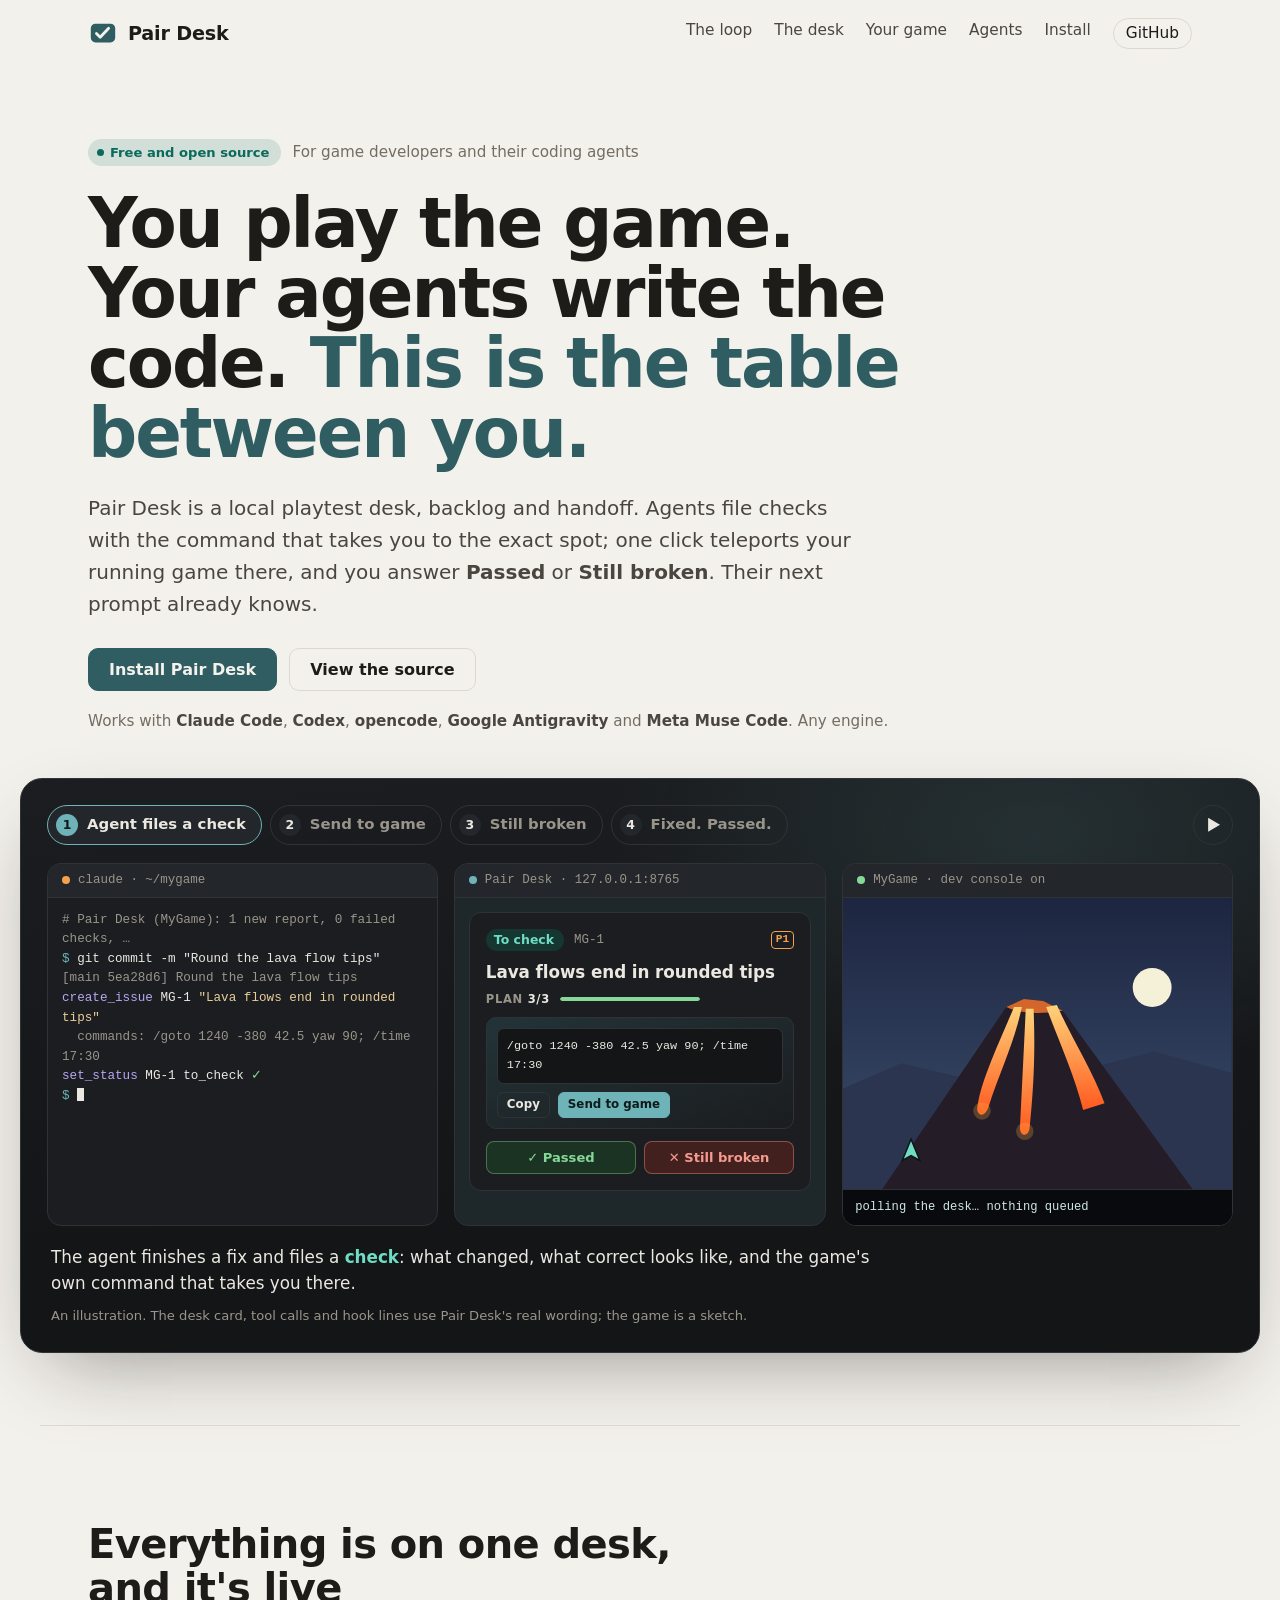
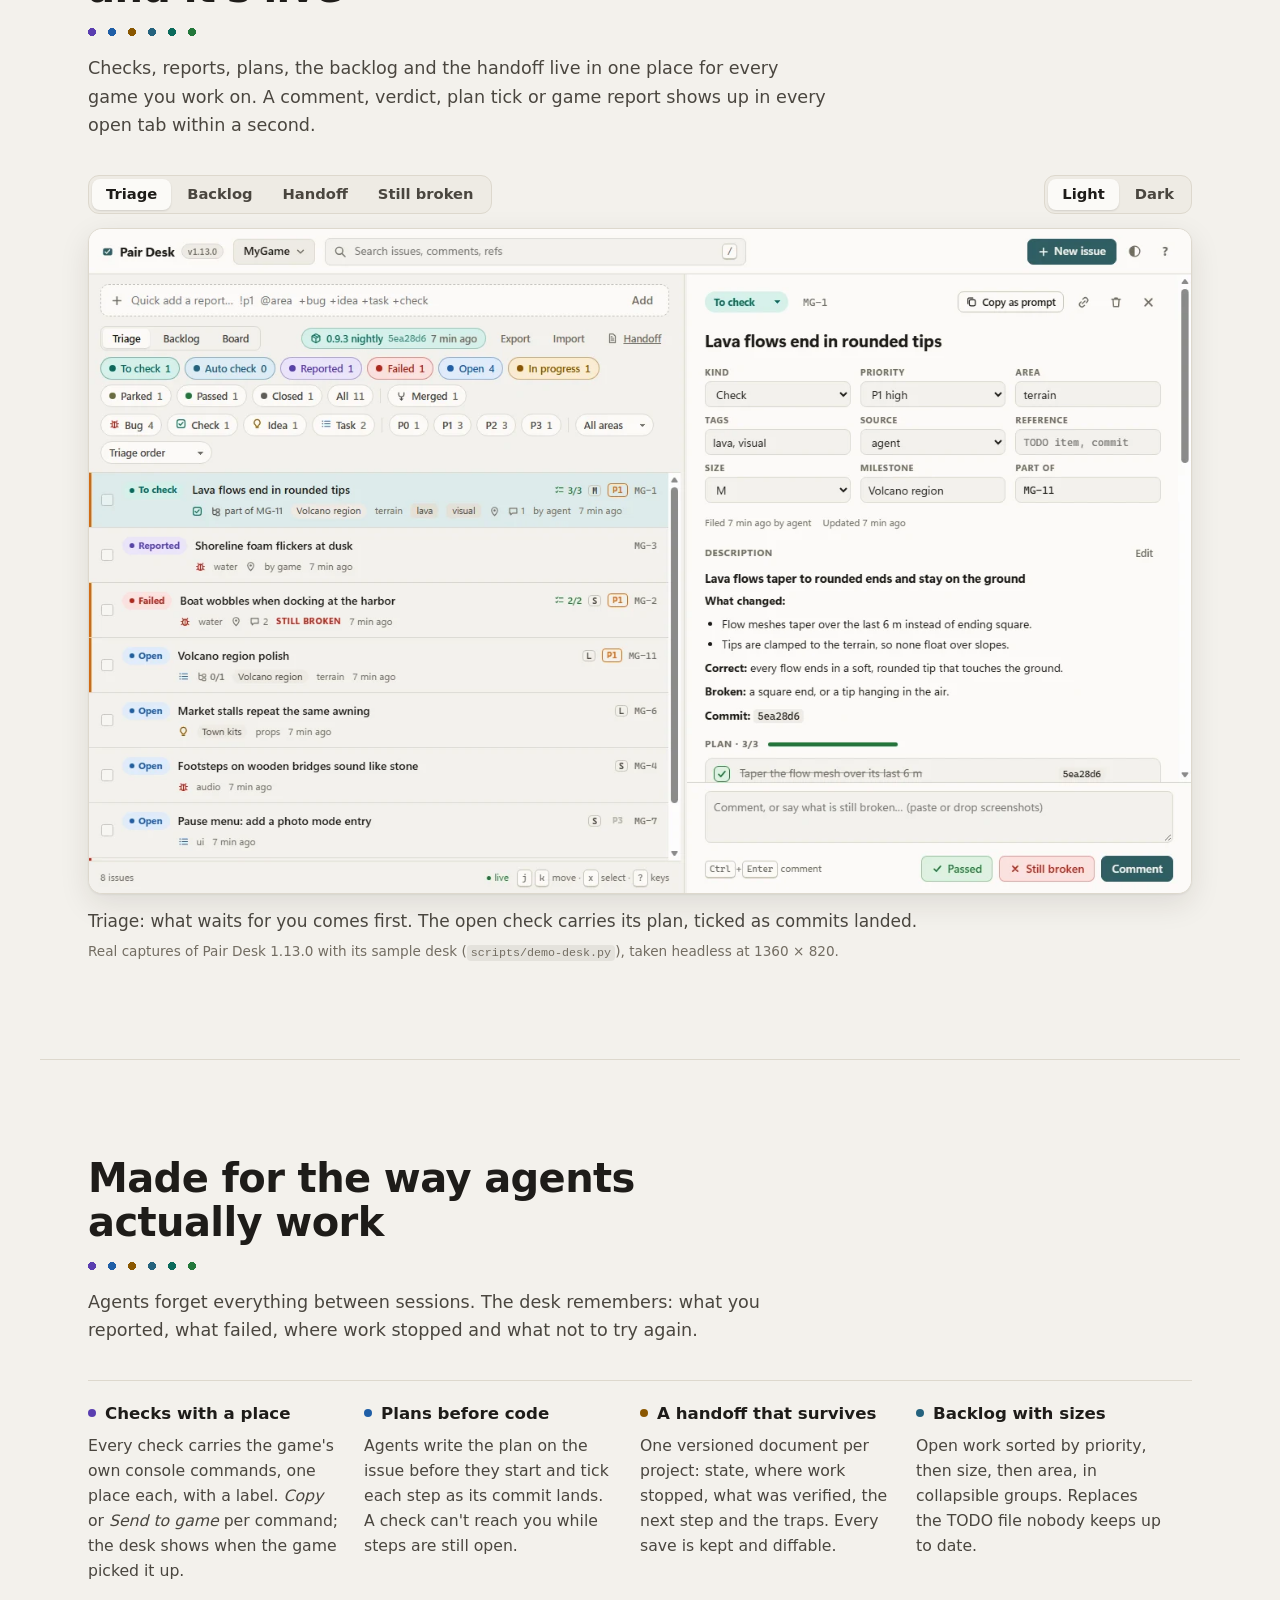
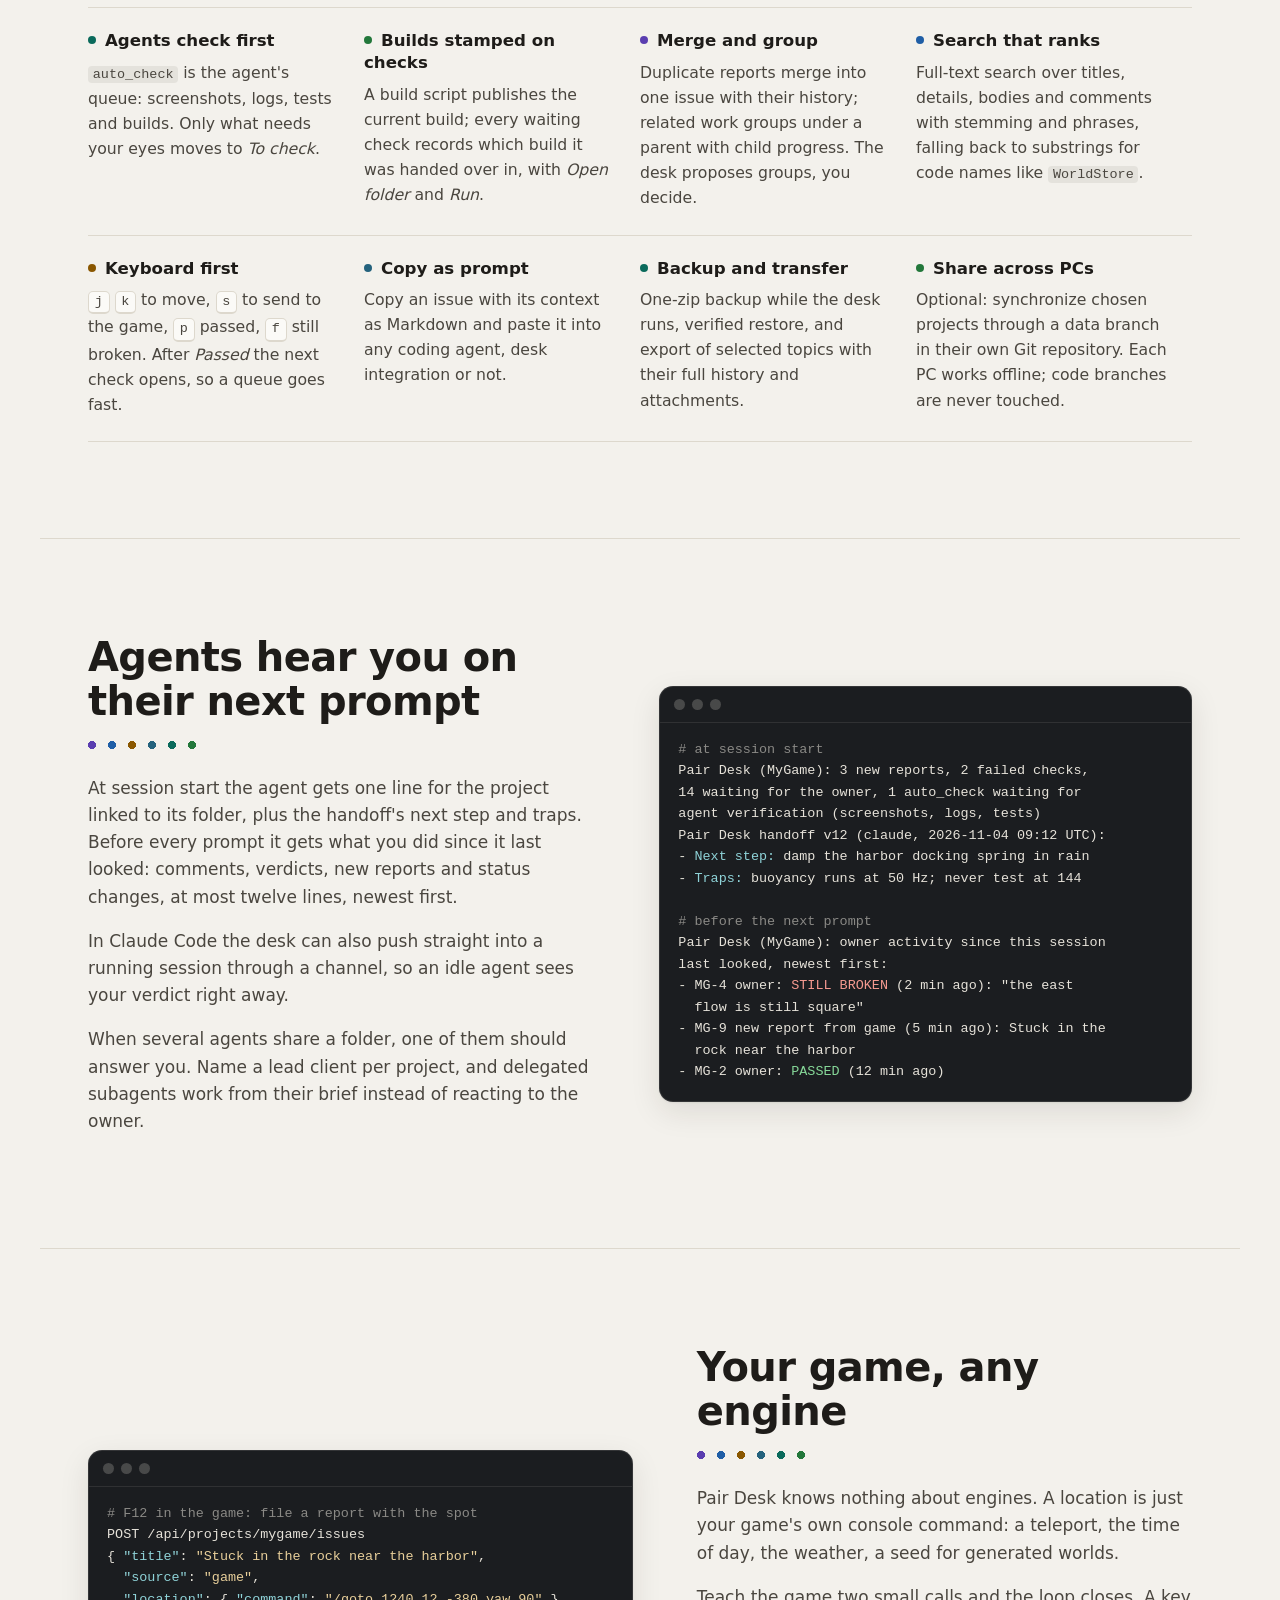
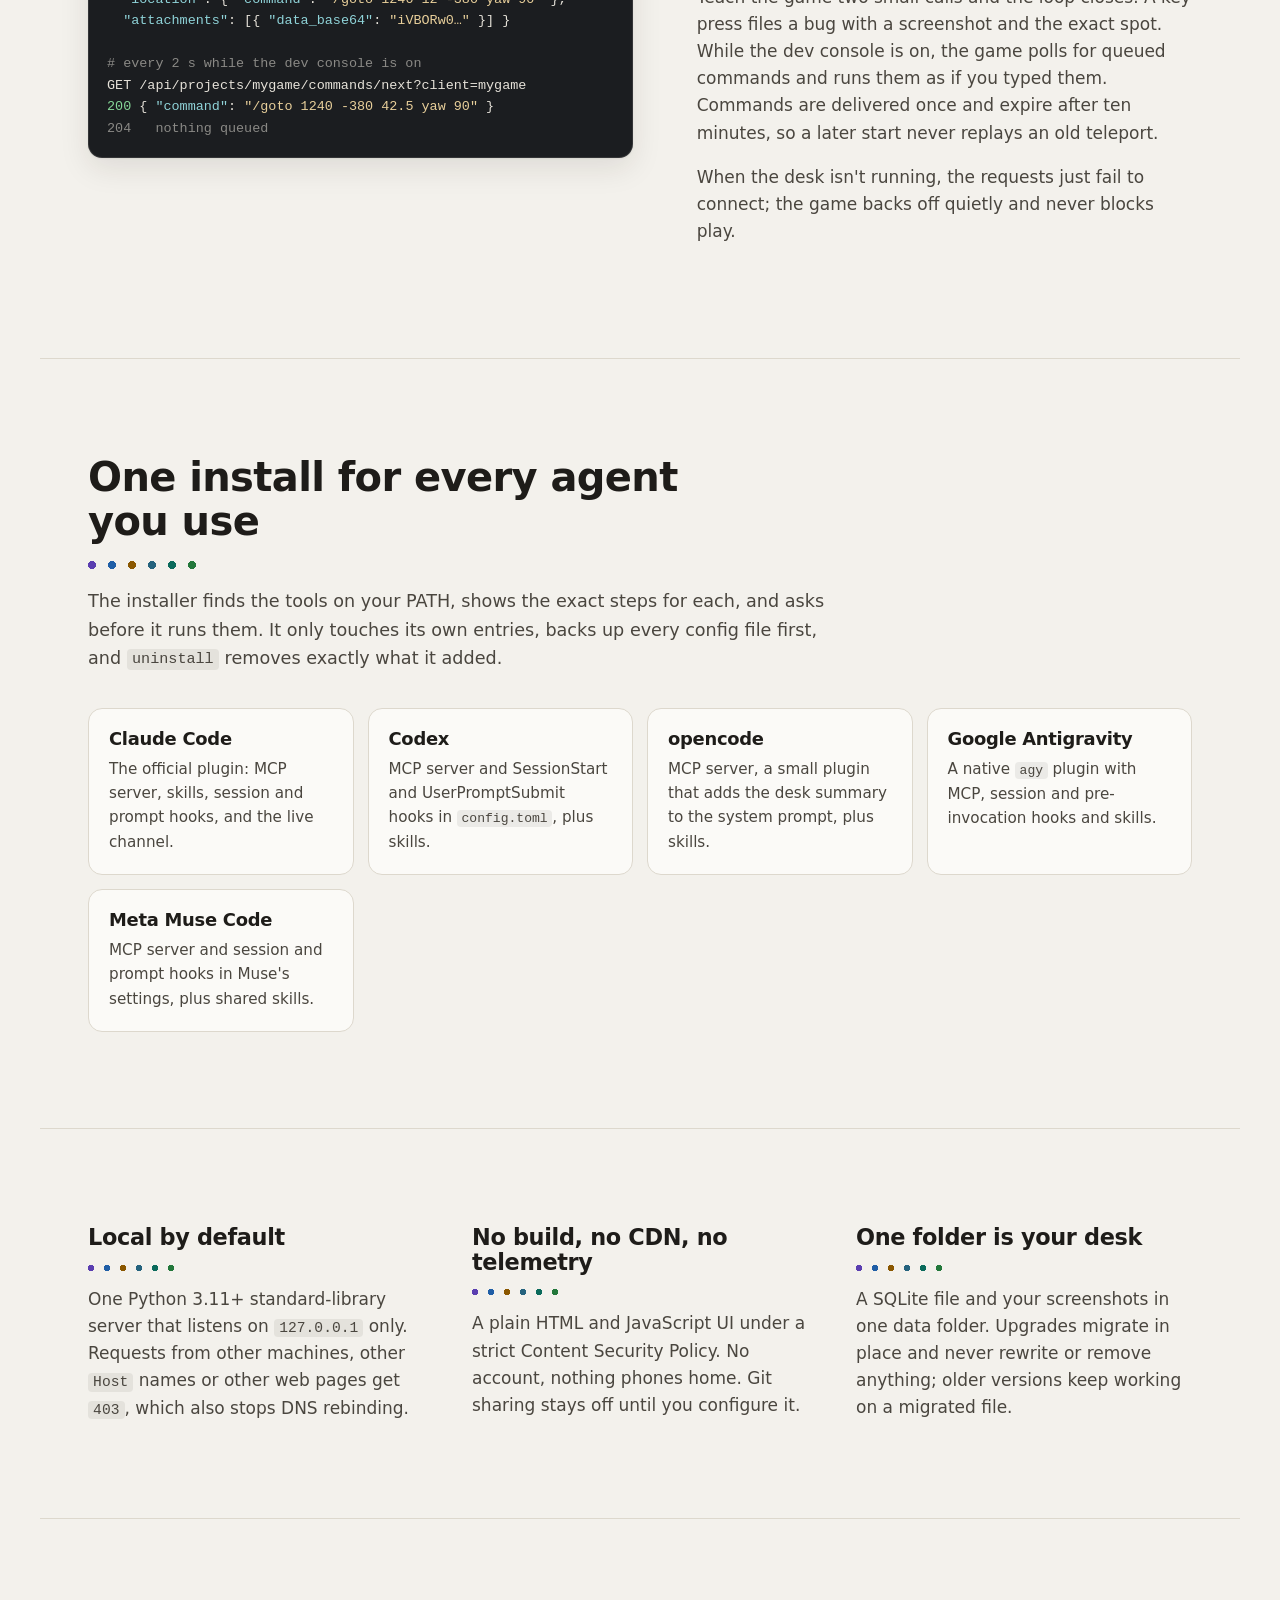
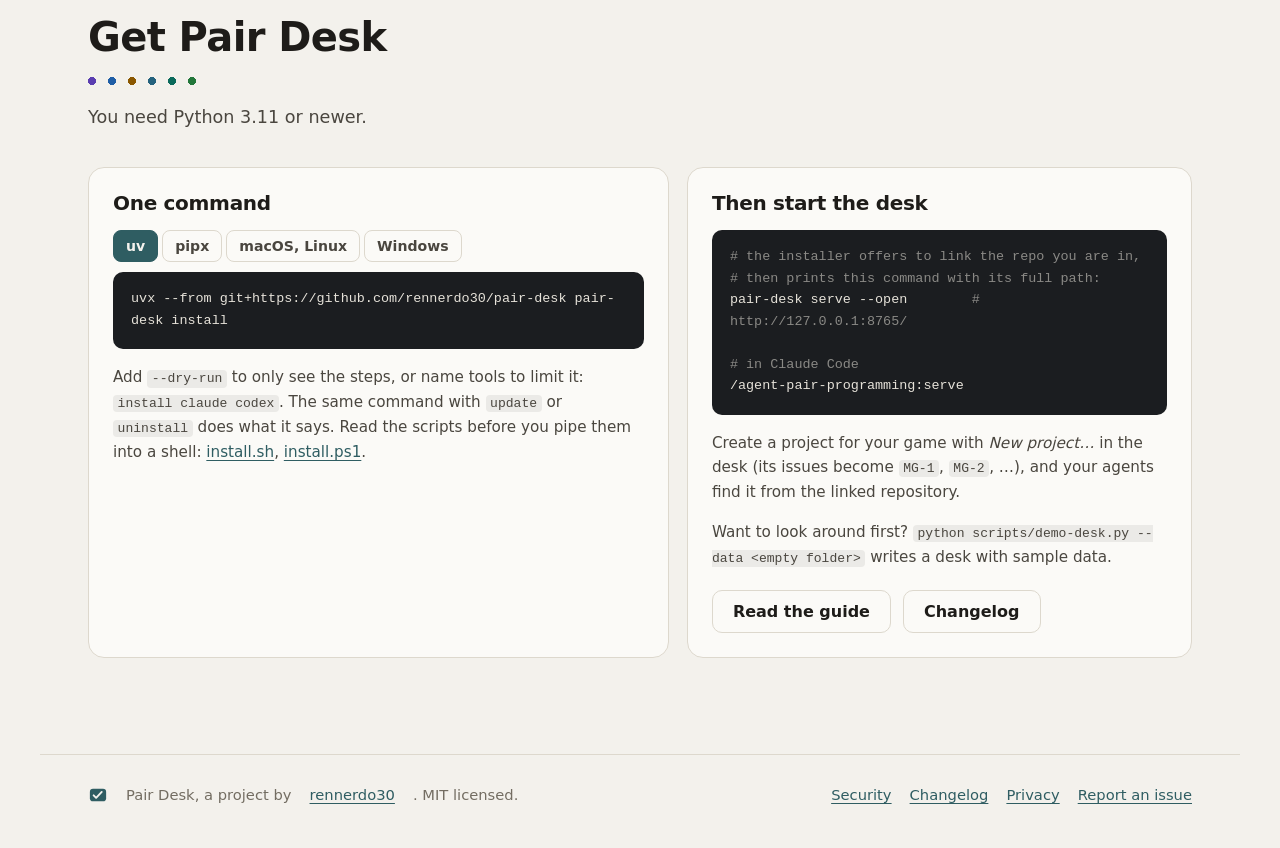
==== website/index.html @ 03a99f3d "Rebuild the README as a front page and add the project website - README: short front page in the sty" ====
<!doctype html>
<html lang="en">
<head>
  <meta charset="utf-8">
  <meta name="viewport" content="width=device-width, initial-scale=1">
  <title>Pair Desk: the playtest desk you share with your coding agents</title>
  <meta name="description" content="Pair Desk is a free, local playtest desk, backlog and handoff for game developers and their coding agents. Agents file checks with the command that takes you to the spot, your game teleports you there, and you answer Passed or Still broken.">
  <meta name="color-scheme" content="light dark">
  <meta name="theme-color" content="#f3f1ec" media="(prefers-color-scheme: light)">
  <meta name="theme-color" content="#141517" media="(prefers-color-scheme: dark)">
  <meta http-equiv="Content-Security-Policy" content="default-src 'self'; img-src 'self'; style-src 'self'; script-src 'self'; connect-src https://api.github.com; base-uri 'none'; form-action 'none'">
  <link rel="canonical" href="https://pair-desk.renner.dev/">
  <link rel="icon" href="assets/pair-desk-icon.svg" type="image/svg+xml">
  <link rel="manifest" href="site.webmanifest">
  <meta property="og:title" content="Pair Desk">
  <meta property="og:description" content="You play the game, your agents write the code. Pair Desk is the table between you.">
  <meta property="og:type" content="website">
  <meta property="og:url" content="https://pair-desk.renner.dev/">
  <meta property="og:image" content="https://pair-desk.renner.dev/assets/shots/triage-light.webp">
  <meta name="twitter:card" content="summary_large_image">
  <link rel="stylesheet" href="style.css">
  <script src="boot.js"></script>
  <script src="site.js" defer></script>
  <script src="releases.js" defer></script>
</head>
<body>
  <a class="skip" href="#main">Skip to content</a>

  <header class="top">
    <a class="brand" href="#top" aria-label="Pair Desk home">
      <img src="assets/pair-desk-icon.svg" width="30" height="30" alt="">
      <span>Pair Desk</span>
    </a>
    <nav aria-label="Sections">
      <a href="#loop">The loop</a>
      <a href="#desk">The desk</a>
      <a href="#game">Your game</a>
      <a href="#agents">Agents</a>
      <a href="#install">Install</a>
      <a class="nav-gh" href="https://github.com/rennerdo30/pair-desk">GitHub</a>
    </nav>
  </header>

  <main id="main">
    <section class="hero" id="top" aria-labelledby="hero-title">
      <div class="hero-copy">
        <p class="kicker"><span class="pill pill-to_check">Free and open source</span> For game developers and their coding agents</p>
        <h1 id="hero-title">You play the game. Your agents write the code. <em>This is the table between you.</em></h1>
        <p class="lede">Pair Desk is a local playtest desk, backlog and handoff. Agents file checks with the command that takes you to the exact spot; one click teleports your running game there, and you answer <strong>Passed</strong> or <strong>Still broken</strong>. Their next prompt already knows.</p>
        <div class="cta">
          <a class="btn btn-primary" href="#install">Install Pair Desk</a>
          <a class="btn btn-ghost" href="https://github.com/rennerdo30/pair-desk">View the source</a>
        </div>
        <p class="works">Works with <b>Claude Code</b>, <b>Codex</b>, <b>opencode</b>, <b>Google Antigravity</b> and <b>Meta Muse Code</b>. Any engine.</p>
      </div>
    </section>

    <section class="loop" id="loop" aria-labelledby="loop-title">
      <h2 id="loop-title" class="sr-only">One check, start to finish</h2>
      <figure class="stage" data-step="1" aria-labelledby="stage-caption">
        <div class="steps" role="group" aria-label="Show the step">
          <button type="button" data-goto="1" aria-pressed="true"><span>1</span> Agent files a check</button>
          <button type="button" data-goto="2" aria-pressed="false"><span>2</span> Send to game</button>
          <button type="button" data-goto="3" aria-pressed="false"><span>3</span> Still broken</button>
          <button type="button" data-goto="4" aria-pressed="false"><span>4</span> Fixed. Passed.</button>
          <button type="button" class="play" data-play aria-pressed="false" aria-label="Play the loop" title="Play the loop"><span aria-hidden="true"></span></button>
        </div>

        <div class="panes">
          <!-- the agent -->
          <section class="pane pane-agent" aria-label="The agent's session">
            <header class="pane-head"><span class="dot"></span>claude · ~/mygame</header>
            <div class="term">
              <p class="ln s1 s2 s3 s4"><span class="c"># Pair Desk (MyGame): 1 new report, 0 failed checks, …</span></p>
              <p class="ln s1 s2 s3 s4"><span class="p">$</span> git commit -m "Round the lava flow tips"</p>
              <p class="ln s1 s2 s3 s4 dim">[main 5ea28d6] Round the lava flow tips</p>
              <p class="ln s1 s2 s3 s4"><span class="t">create_issue</span> MG-1 <span class="s">"Lava flows end in rounded tips"</span></p>
              <p class="ln s1 s2 s3 s4 dim">&nbsp;&nbsp;commands: /goto 1240 -380 42.5 yaw 90; /time 17:30</p>
              <p class="ln s1 s2 s3 s4"><span class="t">set_status</span> MG-1 to_check <span class="ok">✓</span></p>
              <p class="ln s3 s4 hook"><span class="c">Pair Desk (MyGame): owner activity since this session last looked:</span><br>- MG-1 owner: STILL BROKEN (just now): "the east flow is still square"</p>
              <p class="ln s3 s4"><span class="t">set_plan</span> MG-1 4 steps, + "Taper the east flow" <span class="ok">✓</span></p>
              <p class="ln s3 s4"><span class="p">$</span> git commit -m "Taper the east flow as well"</p>
              <p class="ln s3 s4 dim">[main 8c21f0a] Taper the east flow as well</p>
              <p class="ln s4"><span class="t">progress</span> MG-1 step 4 done 8c21f0a <span class="ok">✓</span></p>
              <p class="ln s4"><span class="t">set_status</span> MG-1 to_check <span class="ok">✓</span></p>
              <p class="ln s4"><span class="t">set_status</span> MG-1 passed <span class="no">refused: only the owner gives that verdict</span></p>
              <p class="ln caret s1 s2 s3 s4"><span class="p">$</span> <i></i></p>
            </div>
          </section>

          <!-- the desk -->
          <section class="pane pane-desk" aria-label="The check on Pair Desk">
            <header class="pane-head"><span class="dot"></span>Pair Desk · 127.0.0.1:8765</header>
            <div class="card">
              <div class="card-top">
                <span class="status st-to_check s-show1 s-show2">To check</span>
                <span class="status st-failed s-show3">Failed</span>
                <span class="status st-passed s-show4">Passed</span>
                <span class="id">MG-1</span>
                <span class="prio">P1</span>
              </div>
              <h3 class="card-title">Lava flows end in rounded tips</h3>
              <div class="plan">
                <span class="plan-label">Plan <b class="s-show1 s-show2">3/3</b><b class="s-show3">3/4</b><b class="s-show4">4/4</b></span>
                <span class="bar"><i></i></span>
              </div>
              <div class="where">
                <code>/goto 1240 -380 42.5 yaw 90; /time 17:30</code>
                <div class="where-actions">
                  <span class="mini">Copy</span>
                  <span class="mini mini-send" data-press="2 4">Send to game</span>
                  <span class="picked s-show2 s-show4">Picked up by <b>mygame</b> · just now</span>
                </div>
              </div>
              <div class="note s-show3">
                <span class="who">owner</span> <span class="verdict">STILL BROKEN</span>
                <p>the east flow is still square</p>
                <span class="thumb" aria-hidden="true"><i></i></span>
              </div>
              <div class="note note-pass s-show4">
                <span class="who">owner</span> <span class="verdict verdict-ok">PASSED</span>
                <p>all three are round now</p>
              </div>
              <div class="verdicts">
                <span class="v v-pass" data-press="4">✓ Passed</span>
                <span class="v v-fail" data-press="3">✕ Still broken</span>
              </div>
            </div>
          </section>

          <!-- the game -->
          <section class="pane pane-game" aria-label="Your game">
            <header class="pane-head"><span class="dot"></span>MyGame · dev console on</header>
            <div class="game">
              <svg class="world" viewBox="0 0 400 300" preserveAspectRatio="xMidYMid slice" role="img" aria-label="A sketch of a volcano at dusk with lava flows running down its slope">
                <defs>
                  <linearGradient id="sky" x1="0" y1="0" x2="0" y2="1">
                    <stop offset="0" class="sky-a"/>
                    <stop offset="1" class="sky-b"/>
                  </linearGradient>
                  <linearGradient id="lava" x1="0" y1="0" x2="0" y2="1">
                    <stop offset="0" stop-color="#ffd27a"/>
                    <stop offset="1" stop-color="#ff5a1f"/>
                  </linearGradient>
                </defs>
                <rect class="sky" width="400" height="300" fill="url(#sky)"/>
                <circle class="sun" cx="318" cy="92" r="20"/>
                <path class="ridge-far" d="M0 196 L60 170 L120 184 L190 150 L250 176 L320 158 L400 180 L400 300 L0 300 Z"/>
                <path class="volcano" d="M40 300 L168 112 L186 104 L206 106 L226 116 L360 300 Z"/>
                <path class="crater" d="M168 112 Q187 122 226 116 L206 106 L186 104 Z"/>
                <g class="flows" fill="url(#lava)">
                  <path d="M184 112 C176 150 160 182 150 214 C147 224 140 226 138 218 C140 192 160 150 176 112 Z"/>
                  <path d="M196 114 C198 160 196 196 192 236 C191 246 182 246 182 236 C184 196 186 156 188 114 Z"/>
                  <path class="tip-square" d="M209 112 C223 150 238 182 247 218 L269 211 C256 176 234 142 220 110 Z"/>
                  <path class="tip-round" d="M209 112 C223 150 238 182 247 216 C251 232 273 226 269 211 C256 176 234 142 220 110 Z"/>
                </g>
                <g class="glow" aria-hidden="true">
                  <circle cx="143" cy="219" r="9"/><circle cx="187" cy="240" r="9"/><circle class="glow-east" cx="259" cy="222" r="9"/>
                </g>
                <circle class="mark" cx="258" cy="214" r="18"/>
                <g class="player">
                  <path d="M0 -14 L9 8 L0 3 L-9 8 Z"/>
                </g>
              </svg>
              <div class="console">
                <p class="s1 s3">polling the desk… nothing queued</p>
                <p class="s2 s4"><span class="p">&gt;</span> /goto 1240 -380 42.5 yaw 90; /time 17:30</p>
              </div>
              <span class="flash" aria-hidden="true"></span>
            </div>
          </section>
        </div>

        <figcaption id="stage-caption">
          <span class="cap s-show1">The agent finishes a fix and files a <b>check</b>: what changed, what correct looks like, and the game's own command that takes you there.</span>
          <span class="cap s-show2">You press <b>Send to game</b>. The game polls the desk, runs the command, and you are standing at the flow at 17:30.</span>
          <span class="cap s-show3">The east flow still ends square. You answer <b>Still broken</b> and paste a screenshot. The agent's next prompt starts with that line.</span>
          <span class="cap s-show4">The fix lands, the plan step is ticked, the check goes back to you. Agents can't mark anything passed. <b>Only you can.</b></span>
        </figcaption>
        <p class="stage-note">An illustration. The desk card, tool calls and hook lines use Pair Desk's real wording; the game is a sketch.</p>
      </figure>
    </section>

    <section class="band" id="desk" aria-labelledby="desk-title">
      <div class="band-head">
        <h2 id="desk-title">Everything is on one desk, and it's live</h2>
        <p class="intro">Checks, reports, plans, the backlog and the handoff live in one place for every game you work on. A comment, verdict, plan tick or game report shows up in every open tab within a second.</p>
      </div>
      <figure class="viewer">
        <div class="viewer-bar">
          <div class="views" role="group" aria-label="Show the desk's">
            <button type="button" data-view="triage" aria-pressed="true">Triage</button>
            <button type="button" data-view="backlog" aria-pressed="false">Backlog</button>
            <button type="button" data-view="handoff" aria-pressed="false">Handoff</button>
            <button type="button" data-view="failed" aria-pressed="false">Still broken</button>
          </div>
          <div class="themes" role="group" aria-label="Desk theme">
            <button type="button" data-theme="light" aria-pressed="false">Light</button>
            <button type="button" data-theme="dark" aria-pressed="false">Dark</button>
          </div>
        </div>
        <div class="window">
          <picture>
            <source media="(prefers-color-scheme: dark)" srcset="assets/shots/triage-dark.webp">
            <img data-shot src="assets/shots/triage-light.webp" width="1360" height="820" alt="The triage list with a check waiting for the owner; the open check shows its fields, description and a finished plan.">
          </picture>
        </div>
        <figcaption id="viewer-caption">Triage: what waits for you comes first. The open check carries its plan, ticked as commits landed.</figcaption>
      </figure>
      <p class="shot-note">Real captures of Pair Desk 1.13.0 with its sample desk (<code>scripts/demo-desk.py</code>), taken headless at 1360 × 820.</p>
    </section>

    <section class="band" id="features" aria-labelledby="features-title">
      <div class="band-head">
        <h2 id="features-title">Made for the way agents actually work</h2>
        <p class="intro">Agents forget everything between sessions. The desk remembers: what you reported, what failed, where work stopped and what not to try again.</p>
      </div>
      <dl class="spec">
        <div><dt>Checks with a place</dt><dd>Every check carries the game's own console commands, one place each, with a label. <em>Copy</em> or <em>Send to game</em> per command; the desk shows when the game picked it up.</dd></div>
        <div><dt>Plans before code</dt><dd>Agents write the plan on the issue before they start and tick each step as its commit lands. A check can't reach you while steps are still open.</dd></div>
        <div><dt>A handoff that survives</dt><dd>One versioned document per project: state, where work stopped, what was verified, the next step and the traps. Every save is kept and diffable.</dd></div>
        <div><dt>Backlog with sizes</dt><dd>Open work sorted by priority, then size, then area, in collapsible groups. Replaces the TODO file nobody keeps up to date.</dd></div>
        <div><dt>Agents check first</dt><dd><code>auto_check</code> is the agent's queue: screenshots, logs, tests and builds. Only what needs your eyes moves to <em>To check</em>.</dd></div>
        <div><dt>Builds stamped on checks</dt><dd>A build script publishes the current build; every waiting check records which build it was handed over in, with <em>Open folder</em> and <em>Run</em>.</dd></div>
        <div><dt>Merge and group</dt><dd>Duplicate reports merge into one issue with their history; related work groups under a parent with child progress. The desk proposes groups, you decide.</dd></div>
        <div><dt>Search that ranks</dt><dd>Full-text search over titles, details, bodies and comments with stemming and phrases, falling back to substrings for code names like <code>WorldStore</code>.</dd></div>
        <div><dt>Keyboard first</dt><dd><kbd>j</kbd> <kbd>k</kbd> to move, <kbd>s</kbd> to send to the game, <kbd>p</kbd> passed, <kbd>f</kbd> still broken. After <em>Passed</em> the next check opens, so a queue goes fast.</dd></div>
        <div><dt>Copy as prompt</dt><dd>Copy an issue with its context as Markdown and paste it into any coding agent, desk integration or not.</dd></div>
        <div><dt>Backup and transfer</dt><dd>One-zip backup while the desk runs, verified restore, and export of selected topics with their full history and attachments.</dd></div>
        <div><dt>Share across PCs</dt><dd>Optional: synchronize chosen projects through a data branch in their own Git repository. Each PC works offline; code branches are never touched.</dd></div>
      </dl>
    </section>

    <section class="band" id="hooks" aria-labelledby="hooks-title">
      <div class="split">
        <div class="prose">
          <h2 id="hooks-title">Agents hear you on their next prompt</h2>
          <p>At session start the agent gets one line for the project linked to its folder, plus the handoff's next step and traps. Before every prompt it gets what you did since it last looked: comments, verdicts, new reports and status changes, at most twelve lines, newest first.</p>
          <p>In Claude Code the desk can also push straight into a running session through a channel, so an idle agent sees your verdict right away.</p>
          <p>When several agents share a folder, one of them should answer you. Name a lead client per project, and delegated subagents work from their brief instead of reacting to the owner.</p>
        </div>
        <div class="term-card" role="group" aria-label="What the agent sees">
          <div class="term-bar" aria-hidden="true"><span></span><span></span><span></span></div>
<pre><code><span class="c"># at session start</span>
Pair Desk (MyGame): 3 new reports, 2 failed checks,
14 waiting for the owner, 1 auto_check waiting for
agent verification (screenshots, logs, tests)
Pair Desk handoff v12 (claude, 2026-11-04 09:12 UTC):
- <span class="k">Next step:</span> damp the harbor docking spring in rain
- <span class="k">Traps:</span> buoyancy runs at 50 Hz; never test at 144

<span class="c"># before the next prompt</span>
Pair Desk (MyGame): owner activity since this session
last looked, newest first:
- MG-4 owner: <span class="bad">STILL BROKEN</span> (2 min ago): "the east
  flow is still square"
- MG-9 new report from game (5 min ago): Stuck in the
  rock near the harbor
- MG-2 owner: <span class="good">PASSED</span> (12 min ago)</code></pre>
        </div>
      </div>
    </section>

    <section class="band" id="game" aria-labelledby="game-title">
      <div class="split split-rev">
        <div class="term-card" role="group" aria-label="The game integration">
          <div class="term-bar" aria-hidden="true"><span></span><span></span><span></span></div>
<pre><code><span class="c"># F12 in the game: file a report with the spot</span>
POST /api/projects/mygame/issues
{ <span class="k">"title"</span>: <span class="s">"Stuck in the rock near the harbor"</span>,
  <span class="k">"source"</span>: <span class="s">"game"</span>,
  <span class="k">"location"</span>: { <span class="k">"command"</span>: <span class="s">"/goto 1240 12 -380 yaw 90"</span> },
  <span class="k">"attachments"</span>: [{ <span class="k">"data_base64"</span>: <span class="s">"iVBORw0…"</span> }] }

<span class="c"># every 2 s while the dev console is on</span>
GET /api/projects/mygame/commands/next?client=mygame
<span class="good">200</span> { <span class="k">"command"</span>: <span class="s">"/goto 1240 -380 42.5 yaw 90"</span> }
<span class="dim">204   nothing queued</span></code></pre>
        </div>
        <div class="prose">
          <h2 id="game-title">Your game, any engine</h2>
          <p>Pair Desk knows nothing about engines. A location is just your game's own console command: a teleport, the time of day, the weather, a seed for generated worlds.</p>
          <p>Teach the game two small calls and the loop closes. A key press files a bug with a screenshot and the exact spot. While the dev console is on, the game polls for queued commands and runs them as if you typed them. Commands are delivered once and expire after ten minutes, so a later start never replays an old teleport.</p>
          <p>When the desk isn't running, the requests just fail to connect; the game backs off quietly and never blocks play.</p>
        </div>
      </div>
    </section>

    <section class="band" id="agents" aria-labelledby="agents-title">
      <div class="band-head">
        <h2 id="agents-title">One install for every agent you use</h2>
        <p class="intro">The installer finds the tools on your PATH, shows the exact steps for each, and asks before it runs them. It only touches its own entries, backs up every config file first, and <code>uninstall</code> removes exactly what it added.</p>
      </div>
      <ul class="agents">
        <li><h3>Claude Code</h3><p>The official plugin: MCP server, skills, session and prompt hooks, and the live channel.</p></li>
        <li><h3>Codex</h3><p>MCP server and SessionStart and UserPromptSubmit hooks in <code>config.toml</code>, plus skills.</p></li>
        <li><h3>opencode</h3><p>MCP server, a small plugin that adds the desk summary to the system prompt, plus skills.</p></li>
        <li><h3>Google Antigravity</h3><p>A native <code>agy</code> plugin with MCP, session and pre-invocation hooks and skills.</p></li>
        <li><h3>Meta Muse Code</h3><p>MCP server and session and prompt hooks in Muse's settings, plus shared skills.</p></li>
      </ul>
    </section>

    <section class="band trio" aria-label="Local, private and yours">
      <article>
        <h2>Local by default</h2>
        <p>One Python 3.11+ standard-library server that listens on <code>127.0.0.1</code> only. Requests from other machines, other <code>Host</code> names or other web pages get <code>403</code>, which also stops DNS rebinding.</p>
      </article>
      <article>
        <h2>No build, no CDN, no telemetry</h2>
        <p>A plain HTML and JavaScript UI under a strict Content Security Policy. No account, nothing phones home. Git sharing stays off until you configure it.</p>
      </article>
      <article>
        <h2>One folder is your desk</h2>
        <p>A SQLite file and your screenshots in one data folder. Upgrades migrate in place and never rewrite or remove anything; older versions keep working on a migrated file.</p>
      </article>
    </section>

    <section class="band install" id="install" aria-labelledby="install-title">
      <div class="band-head">
        <h2 id="install-title">Get Pair Desk</h2>
        <p class="intro">You need Python 3.11 or newer. <span data-release="latest" data-field="found" hidden>The newest release is <strong data-release="latest" data-field="version"></strong>, from <span data-release="latest" data-field="date"></span>.</span></p>
      </div>
      <div class="dl-grid">
        <div class="dl">
          <h3>One command</h3>
          <div class="tabs" role="tablist" aria-label="Install with">
            <button type="button" role="tab" id="t-uvx" aria-controls="p-uvx" aria-selected="true">uv</button>
            <button type="button" role="tab" id="t-pipx" aria-controls="p-pipx" aria-selected="false" tabindex="-1">pipx</button>
            <button type="button" role="tab" id="t-sh" aria-controls="p-sh" aria-selected="false" tabindex="-1">macOS, Linux</button>
            <button type="button" role="tab" id="t-ps" aria-controls="p-ps" aria-selected="false" tabindex="-1">Windows</button>
          </div>
          <div class="tab-panels">
<pre role="tabpanel" id="p-uvx" aria-labelledby="t-uvx"><code>uvx --from git+https://github.com/rennerdo30/pair-desk pair-desk install</code></pre>
<pre role="tabpanel" id="p-pipx" aria-labelledby="t-pipx"><code>pipx run --spec git+https://github.com/rennerdo30/pair-desk pair-desk install</code></pre>
<pre role="tabpanel" id="p-sh" aria-labelledby="t-sh"><code>curl -fsSL https://raw.githubusercontent.com/rennerdo30/pair-desk/main/install.sh | sh</code></pre>
<pre role="tabpanel" id="p-ps" aria-labelledby="t-ps"><code>irm https://raw.githubusercontent.com/rennerdo30/pair-desk/main/install.ps1 | iex</code></pre>
          </div>
          <p class="dl-sub">Add <code>--dry-run</code> to only see the steps, or name tools to limit it: <code>install claude codex</code>. The same command with <code>update</code> or <code>uninstall</code> does what it says. Read the scripts before you pipe them into a shell: <a href="https://github.com/rennerdo30/pair-desk/blob/main/install.sh">install.sh</a>, <a href="https://github.com/rennerdo30/pair-desk/blob/main/install.ps1">install.ps1</a>.</p>
        </div>
        <div class="dl">
          <h3>Then start the desk</h3>
<pre><code><span class="c"># the installer offers to link the repo you are in,</span>
<span class="c"># then prints this command with its full path:</span>
pair-desk serve --open        <span class="c"># http://127.0.0.1:8765/</span>

<span class="c"># in Claude Code</span>
/agent-pair-programming:serve</code></pre>
          <p class="dl-sub">Create a project for your game with <em>New project…</em> in the desk (its issues become <code>MG-1</code>, <code>MG-2</code>, …), and your agents find it from the linked repository.</p>
          <p class="dl-sub">Want to look around first? <code>python scripts/demo-desk.py --data &lt;empty folder&gt;</code> writes a desk with sample data.</p>
          <p class="cta"><a class="btn" href="https://github.com/rennerdo30/pair-desk#readme">Read the guide</a> <a class="btn" href="https://github.com/rennerdo30/pair-desk/blob/main/CHANGELOG.md">Changelog</a></p>
        </div>
      </div>
    </section>
  </main>

  <footer class="foot">
    <p><img src="assets/pair-desk-icon.svg" width="20" height="20" alt=""> Pair Desk, a project by <a href="https://github.com/rennerdo30">rennerdo30</a>. MIT licensed.</p>
    <p><a href="https://github.com/rennerdo30/pair-desk/blob/main/SECURITY.md">Security</a> <a href="https://github.com/rennerdo30/pair-desk/blob/main/CHANGELOG.md">Changelog</a> <a href="privacy.html">Privacy</a> <a href="https://github.com/rennerdo30/pair-desk/issues">Report an issue</a></p>
  </footer>
</body>
</html>
---- website/style.css ----
/* Pair Desk homepage.
   Concept: the desk itself. The page is the app's warm paper (graphite in dark mode) with its one
   deep-teal accent; the loop in the hero is a dark desktop with three panes side by side: the
   agent's session, the check on the desk, and the game. Pair Desk's status colours are the
   recurring mark: the row of status dots under every section heading follows the life of a check.
   Tokens mirror web/app.css. No external fonts or requests. */

:root {
  --page: #f3f1ec;
  --surface: #fbfaf7;
  --surface-2: #eeebe4;
  --ink: #1e1c19;
  --ink-2: #4a463f;
  --muted: #736d62;
  --line: #ddd8cd;
  --accent: #2f5d62;
  --accent-hover: #264e52;
  --accent-ink: #f4f2ed;
  --accent-soft: #dcebea;
  --code-bg: #1b1d20;
  --code-ink: #e6e2d9;
  --shadow: 0 1px 2px rgba(40, 32, 20, .06), 0 10px 30px rgba(40, 32, 20, .10);

  /* status colours, from the app */
  --reported: #5a3eb0;
  --open: #1f5ea6;
  --in_progress: #8a5700;
  --auto_check: #24627d;
  --to_check: #0a6a5b;
  --passed: #22773a;
  --failed: #b1261d;

  /* the desktop in the hero, identical in both themes */
  --desk: #141517;
  --desk-2: #1b1d20;
  --desk-3: #23262a;
  --desk-line: #2f3338;
  --desk-ink: #ebe8e1;
  --desk-ink-2: #9a958b;
  --d-teal: #6db3b8;
  --d-to_check: #6fdcc6; --d-to_check-bg: #163631;
  --d-failed: #f59a90;   --d-failed-bg: #42201d;
  --d-passed: #86d898;   --d-passed-bg: #1b3322;
  --d-p1: #f3a14c;
  --d-violet: #b9a6f5;

  --display: "Segoe UI Variable Display", "SF Pro Display", -apple-system, "Segoe UI", system-ui, sans-serif;
  --text: "Segoe UI Variable Text", "Segoe UI", -apple-system, system-ui, "Helvetica Neue", Arial, sans-serif;
  --mono: "Cascadia Code", "Cascadia Mono", "JetBrains Mono", "SF Mono", Menlo, Consolas, ui-monospace, monospace;

  --wrap: 1200px;
  --gutter: clamp(20px, 4vw, 48px);
  color-scheme: light dark;
}

@media (prefers-color-scheme: dark) {
  :root {
    --page: #141517;
    --surface: #1b1d20;
    --surface-2: #23262a;
    --ink: #ebe8e1;
    --ink-2: #cdc9c0;
    --muted: #9a958b;
    --line: #2f3338;
    --accent: #6db3b8;
    --accent-hover: #86c4c8;
    --accent-ink: #0f1a1b;
    --accent-soft: #1f3638;
    --code-bg: #0f1012;
    --shadow: 0 1px 2px rgba(0, 0, 0, .4), 0 10px 30px rgba(0, 0, 0, .35);
    --reported: #b9a6f5;
    --open: #8dbbf2;
    --in_progress: #f0c56e;
    --auto_check: #8ac9ed;
    --to_check: #6fdcc6;
    --passed: #86d898;
    --failed: #f59a90;
    --desk: #0d0e10;
    --desk-2: #17191c;
    --desk-3: #1f2226;
  }
}

*, *::before, *::after { box-sizing: border-box; }
html { scroll-behavior: smooth; -webkit-text-size-adjust: 100%; }
@media (prefers-reduced-motion: reduce) { html { scroll-behavior: auto; } }

body {
  margin: 0;
  background: var(--page);
  color: var(--ink);
  font: 400 1.0625rem/1.6 var(--text);
  text-rendering: optimizeLegibility;
}

img { max-width: 100%; height: auto; display: block; }
a { color: var(--accent); text-underline-offset: .18em; text-decoration-thickness: 1px; }
a:hover { text-decoration-thickness: 2px; }
:focus-visible { outline: 2px solid var(--accent); outline-offset: 3px; border-radius: 4px; }

code, kbd { font-family: var(--mono); font-size: .86em; }
:not(pre) > code {
  background: color-mix(in srgb, var(--ink) 7%, transparent);
  padding: .08em .35em;
  border-radius: 4px;
}
kbd {
  display: inline-block;
  min-width: 1.6em;
  padding: 0 .35em;
  border: 1px solid var(--line);
  border-bottom-width: 2px;
  border-radius: 5px;
  background: var(--surface);
  text-align: center;
  line-height: 1.5;
}

h1, h2, h3 { font-family: var(--display); line-height: 1.1; margin: 0; letter-spacing: -.015em; }
h2 { font-size: clamp(1.8rem, 3.3vw, 2.5rem); font-weight: 650; max-width: 24ch; }
h3 { font-size: 1.12rem; font-weight: 600; }
p { margin: 0 0 1em; }

/* the status row under section headings: reported, open, in progress, auto check, to check, passed */
.band h2::after, .trio h2::after {
  content: "";
  display: block;
  width: 110px; height: 8px;
  margin-top: 18px;
  background:
    radial-gradient(circle 4px at 4px 4px, var(--reported) 98%, transparent) 0 0 / 22px 8px no-repeat,
    radial-gradient(circle 4px at 4px 4px, var(--open) 98%, transparent) 20px 0 / 22px 8px no-repeat,
    radial-gradient(circle 4px at 4px 4px, var(--in_progress) 98%, transparent) 40px 0 / 22px 8px no-repeat,
    radial-gradient(circle 4px at 4px 4px, var(--auto_check) 98%, transparent) 60px 0 / 22px 8px no-repeat,
    radial-gradient(circle 4px at 4px 4px, var(--to_check) 98%, transparent) 80px 0 / 22px 8px no-repeat,
    radial-gradient(circle 4px at 4px 4px, var(--passed) 98%, transparent) 100px 0 / 22px 8px no-repeat;
}
.trio h2::after { margin-top: 14px; transform: scale(.8); transform-origin: left; }

.sr-only {
  position: absolute; width: 1px; height: 1px; padding: 0; margin: -1px;
  overflow: hidden; clip: rect(0 0 0 0); white-space: nowrap; border: 0;
}

.skip {
  position: absolute; left: 12px; top: -60px; z-index: 10;
  background: var(--accent); color: var(--accent-ink);
  padding: 8px 14px; border-radius: 6px; text-decoration: none;
}
.skip:focus { top: 12px; }

/* ---------- header ---------- */

.top {
  max-width: var(--wrap);
  margin: 0 auto;
  padding: 18px var(--gutter);
  display: flex; align-items: center; justify-content: space-between; gap: 20px;
}
.brand {
  display: inline-flex; align-items: center; gap: 10px;
  color: var(--ink); text-decoration: none;
  font: 700 1.2rem/1 var(--display); letter-spacing: -.01em;
}
.top nav { display: flex; flex-wrap: wrap; gap: 4px 22px; justify-content: flex-end; }
.top nav a { color: var(--ink-2); text-decoration: none; font-size: .96rem; }
.top nav a:hover { color: var(--ink); text-decoration: underline; }
.top nav .nav-gh {
  color: var(--ink);
  border: 1px solid var(--line);
  border-radius: 999px;
  padding: 2px 12px;
}
@media (max-width: 760px) { .top nav a:not(.nav-gh):not([href="#install"]) { display: none; } }

/* ---------- hero ---------- */

.hero {
  max-width: var(--wrap);
  margin: 0 auto;
  padding: clamp(28px, 6vw, 72px) var(--gutter) clamp(28px, 4vw, 44px);
}
.hero-copy { max-width: 880px; }
.kicker { display: flex; flex-wrap: wrap; align-items: center; gap: 8px 12px; color: var(--muted); font-size: .95rem; margin-bottom: 22px; }
.pill {
  display: inline-flex; align-items: center; gap: 6px;
  font-weight: 600; font-size: .82rem;
  padding: 3px 11px 3px 9px;
  border-radius: 999px;
}
.pill::before { content: ""; width: 7px; height: 7px; border-radius: 50%; background: currentColor; }
.pill-to_check { color: var(--to_check); background: color-mix(in srgb, var(--to_check) 14%, transparent); }

.hero h1 {
  font-size: clamp(2.3rem, 5.6vw, 4.3rem);
  font-weight: 700;
  letter-spacing: -.03em;
  line-height: 1.02;
  max-width: 17ch;
}
.hero h1 em { font-style: normal; color: var(--accent); }
.lede { font-size: clamp(1.08rem, 1.6vw, 1.25rem); color: var(--ink-2); max-width: 60ch; margin: 24px 0 28px; }
.cta { display: flex; flex-wrap: wrap; gap: 12px; margin: 0 0 18px; }
.works { color: var(--muted); font-size: .95rem; margin: 0; }
.works b { color: var(--ink-2); font-weight: 600; }

.btn {
  display: inline-flex; align-items: center; justify-content: center;
  padding: 11px 20px;
  border-radius: 10px;
  border: 1px solid var(--line);
  background: var(--surface);
  color: var(--ink);
  font: 600 1rem/1.2 var(--text);
  text-decoration: none;
  transition: background .15s, border-color .15s, transform .15s;
}
.btn:hover { border-color: var(--muted); text-decoration: none; }
.btn:active { transform: translateY(1px); }
.btn-primary { background: var(--accent); border-color: var(--accent); color: var(--accent-ink); }
.btn-primary:hover { background: var(--accent-hover); border-color: var(--accent-hover); }
.btn-ghost { background: transparent; }

/* ---------- the loop ---------- */

.loop {
  max-width: calc(var(--wrap) + 80px);
  margin: 0 auto;
  padding: 0 clamp(8px, 2vw, 20px) clamp(40px, 6vw, 72px);
}
.stage {
  margin: 0;
  background:
    radial-gradient(ellipse 50% 60% at 82% 10%, rgb(109 179 184 / .14), transparent 70%),
    linear-gradient(175deg, var(--desk-2), var(--desk) 70%);
  color: var(--desk-ink);
  border: 1px solid var(--desk-line);
  border-radius: 22px;
  padding: clamp(14px, 2.2vw, 26px);
  box-shadow: 0 30px 80px -30px rgba(20, 16, 10, .45);
}
.stage :focus-visible { outline-color: var(--d-teal); }

.steps { display: flex; flex-wrap: wrap; gap: 8px; margin-bottom: 18px; align-items: center; }
.steps button {
  display: inline-flex; align-items: center; gap: 9px;
  font: 600 .93rem/1 var(--text);
  color: var(--desk-ink-2);
  background: transparent;
  border: 1px solid var(--desk-line);
  border-radius: 999px;
  padding: 8px 15px 8px 8px;
  cursor: pointer;
  transition: color .2s, background .2s, border-color .2s;
}
.steps button span {
  display: inline-grid; place-items: center;
  width: 22px; height: 22px; border-radius: 50%;
  background: var(--desk-3); color: var(--desk-ink);
  font-size: .78rem;
}
.steps button:hover { color: var(--desk-ink); border-color: var(--desk-ink-2); }
.steps button[aria-pressed="true"] { color: var(--desk-ink); background: var(--desk-3); border-color: var(--d-teal); }
.steps button[aria-pressed="true"] span { background: var(--d-teal); color: #0f1a1b; }
.steps .play { margin-left: auto; padding: 8px; width: 40px; height: 40px; justify-content: center; }
.steps .play span { background: transparent; width: 14px; height: 14px; border-radius: 0; position: relative; }
.steps .play span::before {
  content: ""; position: absolute; inset: 0;
  background: var(--desk-ink);
  clip-path: polygon(15% 0, 100% 50%, 15% 100%);
}
.steps .play[aria-pressed="true"] span::before { clip-path: polygon(0 0, 35% 0, 35% 100%, 0 100%, 0 0, 65% 0, 100% 0, 100% 100%, 65% 100%, 65% 0); }
html:not(.js) .steps .play { display: none; }

.panes {
  display: grid;
  grid-template-columns: 1.05fr 1fr 1.05fr;
  gap: clamp(10px, 1.4vw, 16px);
}
@media (max-width: 1020px) { .panes { grid-template-columns: 1fr 1fr; } .pane-game { grid-column: 1 / -1; } }
@media (max-width: 680px) { .panes { grid-template-columns: 1fr; } }

.pane {
  background: var(--desk-2);
  border: 1px solid var(--desk-line);
  border-radius: 14px;
  overflow: hidden;
  display: flex; flex-direction: column;
  min-height: 360px;
}
.pane-head {
  display: flex; align-items: center; gap: 8px;
  padding: 9px 14px;
  font: 500 .78rem/1.2 var(--mono);
  color: var(--desk-ink-2);
  border-bottom: 1px solid var(--desk-line);
  background: var(--desk-3);
}
.pane-head .dot { width: 8px; height: 8px; border-radius: 50%; background: var(--d-teal); }
.pane-agent .pane-head .dot { background: var(--d-p1); }
.pane-game .pane-head .dot { background: var(--d-passed); }

/* agent */
.term { padding: 12px 14px 14px; font: 400 .79rem/1.55 var(--mono); color: var(--desk-ink); flex: 1; }
.term .ln { margin: 0; overflow-wrap: anywhere; }
.term .p { color: var(--d-teal); }
.term .c { color: var(--desk-ink-2); }
.term .t { color: var(--d-violet); }
.term .s { color: #e8cf9a; }
.term .dim { color: var(--desk-ink-2); }
.term .ok { color: var(--d-passed); }
.term .no { color: var(--d-failed); }
.term .hook {
  margin: 8px 0 6px;
  padding: 7px 9px;
  border-left: 3px solid var(--d-failed);
  background: color-mix(in srgb, var(--d-failed-bg) 70%, transparent);
  border-radius: 0 6px 6px 0;
}
.term .caret i {
  display: inline-block; width: .55em; height: 1.05em; vertical-align: -.18em;
  background: var(--desk-ink);
  animation: blink 1.1s steps(1) infinite;
}
@keyframes blink { 50% { opacity: 0; } }

/* step visibility: .sN lines appear from step N on; .s-showN only in step N */
.js .stage .ln { display: none; }
.js .stage[data-step="1"] .ln.s1, .js .stage[data-step="2"] .ln.s2,
.js .stage[data-step="3"] .ln.s3, .js .stage[data-step="4"] .ln.s4 { display: block; }
.js .stage [class*="s-show"] { display: none; }
.js .stage[data-step="1"] .s-show1, .js .stage[data-step="2"] .s-show2,
.js .stage[data-step="3"] .s-show3, .js .stage[data-step="4"] .s-show4 { display: revert; }
/* lines that appear in the current step fade in */
.js .stage[data-step="3"] .ln.s3:not(.s1), .js .stage[data-step="4"] .ln.s4:not(.s3) { animation: rise .45s ease both; }
@keyframes rise { from { opacity: 0; transform: translateY(4px); } }

/* without JS: show the finished story, every line once, step 1's card */
html:not(.js) .stage .s-show2, html:not(.js) .stage .s-show3, html:not(.js) .stage .s-show4 { display: none; }
html:not(.js) .stage .steps button:not(.play) { pointer-events: none; }

/* desk card */
.pane-desk { background: color-mix(in srgb, var(--desk-2) 85%, #2f5d62); }
.card {
  margin: 14px;
  padding: 16px;
  background: var(--desk-2);
  border: 1px solid var(--desk-line);
  border-radius: 12px;
  display: flex; flex-direction: column; gap: 12px;
  font-size: .9rem;
}
.card-top { display: flex; align-items: center; gap: 10px; }
.status {
  display: inline-flex; align-items: center; gap: 6px;
  font: 600 .78rem/1 var(--text);
  padding: 5px 10px 5px 8px; border-radius: 999px;
}
.status::before { content: ""; width: 6px; height: 6px; border-radius: 50%; background: currentColor; }
.st-to_check { color: var(--d-to_check); background: var(--d-to_check-bg); }
.st-failed { color: var(--d-failed); background: var(--d-failed-bg); }
.st-passed { color: var(--d-passed); background: var(--d-passed-bg); }
.js .stage[data-step="3"] .st-failed, .js .stage[data-step="4"] .st-passed { animation: pop .4s cubic-bezier(.3, 1.6, .5, 1) both; }
@keyframes pop { from { transform: scale(.7); opacity: 0; } }
.id { font: 500 .78rem var(--mono); color: var(--desk-ink-2); }
.prio { margin-left: auto; font: 600 .7rem/1 var(--mono); color: var(--d-p1); border: 1px solid currentColor; border-radius: 4px; padding: 2px 4px; }
.card-title { font-size: 1.05rem; color: var(--desk-ink); letter-spacing: -.005em; }
.plan { display: flex; align-items: center; gap: 10px; font: 600 .72rem/1 var(--text); color: var(--desk-ink-2); text-transform: uppercase; letter-spacing: .06em; }
.plan b { color: var(--desk-ink); }
.bar { flex: 1; max-width: 140px; height: 4px; background: var(--desk-3); border-radius: 2px; overflow: hidden; }
.bar i { display: block; height: 100%; width: 100%; background: var(--d-passed); border-radius: 2px; }
.js .stage[data-step="3"] .bar i { width: 75%; background: var(--d-p1); }
.where {
  background: linear-gradient(160deg, color-mix(in srgb, #2f5d62 35%, var(--desk-2)), var(--desk-2));
  border: 1px solid var(--desk-line);
  border-radius: 10px;
  padding: 10px;
}
.where code {
  display: block;
  font-size: .74rem;
  background: var(--desk);
  border: 1px solid var(--desk-line);
  border-radius: 7px;
  padding: 8px 9px;
  color: var(--desk-ink);
  overflow-wrap: anywhere;
}
.where-actions { display: flex; flex-wrap: wrap; align-items: center; gap: 6px 8px; margin-top: 8px; }
.mini {
  font: 600 .74rem/1 var(--text);
  border: 1px solid var(--desk-line);
  border-radius: 6px;
  padding: 6px 9px;
  color: var(--desk-ink);
}
.mini-send { background: var(--d-teal); color: #0f1a1b; border-color: var(--d-teal); }
.picked { font-size: .74rem; color: var(--desk-ink-2); }
.picked b { color: var(--d-to_check); font-weight: 600; }
.note {
  border-left: 3px solid var(--d-failed);
  background: color-mix(in srgb, var(--d-failed-bg) 60%, transparent);
  border-radius: 0 8px 8px 0;
  padding: 8px 10px;
  font-size: .84rem;
  position: relative;
}
.note p { margin: 3px 0 0; color: var(--desk-ink); }
.note .who { font-weight: 600; }
.note .verdict { font: 700 .7rem var(--mono); color: var(--d-failed); letter-spacing: .04em; }
.note-pass { border-left-color: var(--d-passed); background: color-mix(in srgb, var(--d-passed-bg) 60%, transparent); }
.note .verdict-ok { color: var(--d-passed); }
.thumb {
  position: absolute; right: 8px; top: 8px;
  width: 54px; height: 34px;
  border-radius: 5px; border: 1px solid var(--desk-line);
  background: linear-gradient(#3a2a4a, #a8553a 70%, #3b2a22 71%);
  overflow: hidden;
}
.thumb i { position: absolute; left: 30px; top: 18px; width: 12px; height: 7px; background: #ffb347; }
.verdicts { display: flex; gap: 8px; margin-top: auto; }
.v {
  flex: 1; text-align: center;
  font: 600 .82rem/1 var(--text);
  padding: 9px 8px; border-radius: 8px;
  border: 1px solid var(--desk-line);
}
.v-pass { color: var(--d-passed); background: var(--d-passed-bg); border-color: color-mix(in srgb, var(--d-passed) 40%, transparent); }
.v-fail { color: var(--d-failed); background: var(--d-failed-bg); border-color: color-mix(in srgb, var(--d-failed) 40%, transparent); }
/* the button being pressed in this step */
.js .stage[data-step="2"] [data-press~="2"], .js .stage[data-step="3"] [data-press~="3"], .js .stage[data-step="4"] [data-press~="4"] {
  box-shadow: 0 0 0 2px var(--desk-2), 0 0 0 4px currentColor;
  animation: press .5s ease .2s both;
}
.js .stage[data-step="2"] .mini-send, .js .stage[data-step="4"] .mini-send { color: #0f1a1b; box-shadow: 0 0 0 2px var(--desk-2), 0 0 0 4px var(--d-teal); }
@keyframes press { 40% { transform: scale(.94); } }

/* game */
.game { position: relative; flex: 1; display: flex; flex-direction: column; background: #120d14; }
.world { width: 100%; flex: 1; min-height: 220px; display: block; }
.sky-a { stop-color: #1d2540; transition: stop-color .8s; }
.sky-b { stop-color: #3b4f6e; transition: stop-color .8s; }
.sun { fill: #f5f0d8; transition: fill .8s, transform 1s; transform-box: fill-box; transform-origin: center; }
.ridge-far { fill: #2b3550; transition: fill .8s; }
.volcano { fill: #241c26; }
.crater { fill: #ff7a2c; opacity: .8; }
.flows path { transition: opacity .5s; }
.tip-round { opacity: 0; }
.glow circle { fill: #ffb347; opacity: .25; }
.glow-east { opacity: 0 !important; transition: opacity .5s; }
.js .stage[data-step="4"] .glow-east { opacity: .25 !important; }
.mark { fill: none; stroke: var(--d-to_check); stroke-width: 2; stroke-dasharray: 4 5; opacity: 0; transform-box: fill-box; transform-origin: center; }
.player { fill: var(--d-to_check); transform: translate(70px, 262px); transition: transform 0s; }
.player path { stroke: #0d1513; stroke-width: 1.5; }
/* dusk once the /time 17:30 has run */
.js .stage[data-step="2"] .sky-a, .js .stage[data-step="3"] .sky-a, .js .stage[data-step="4"] .sky-a { stop-color: #33224a; }
.js .stage[data-step="2"] .sky-b, .js .stage[data-step="3"] .sky-b, .js .stage[data-step="4"] .sky-b { stop-color: #d8774a; }
.js .stage[data-step="2"] .sun, .js .stage[data-step="3"] .sun, .js .stage[data-step="4"] .sun { fill: #ffcf7a; transform: translateY(66px); }
.js .stage[data-step="2"] .ridge-far, .js .stage[data-step="3"] .ridge-far, .js .stage[data-step="4"] .ridge-far { fill: #4a2f45; }
/* the teleport */
.js .stage[data-step="2"] .player, .js .stage[data-step="3"] .player, .js .stage[data-step="4"] .player { transform: translate(276px, 236px) rotate(-62deg); }
.js .stage[data-step="2"] .mark, .js .stage[data-step="3"] .mark { opacity: 1; animation: spin 6s linear infinite; }
.js .stage[data-step="3"] .mark { stroke: var(--d-failed); }
.js .stage[data-step="4"] .mark { opacity: 1; stroke: var(--d-passed); stroke-dasharray: none; }
@keyframes spin { to { transform: rotate(360deg); } }
.js .stage[data-step="4"] .tip-square { opacity: 0; }
.js .stage[data-step="4"] .tip-round { opacity: 1; }
.flash { position: absolute; inset: 0; background: #e7fff9; opacity: 0; pointer-events: none; }
.js .stage[data-step="2"] .flash, .js .stage.again .flash { animation: flash .6s ease-out; }
@keyframes flash { 0% { opacity: .55; } 100% { opacity: 0; } }
.console {
  font: 400 .76rem/1.5 var(--mono);
  color: #cfe9e2;
  background: rgb(8 10 12 / .85);
  border-top: 1px solid var(--desk-line);
  padding: 8px 12px;
  min-height: 2.6em;
}
.console p { margin: 0; overflow-wrap: anywhere; }
.console .p { color: var(--d-to_check); }
.js .console p { display: none; }
.js .stage[data-step="1"] .console .s1, .js .stage[data-step="2"] .console .s2,
.js .stage[data-step="3"] .console .s3, .js .stage[data-step="4"] .console .s4 { display: block; }
html:not(.js) .console .s2 { display: none; }

.stage figcaption {
  margin: 18px 4px 0;
  min-height: 3.2em;
  font-size: 1.05rem;
  color: var(--desk-ink);
  max-width: 78ch;
}
.stage figcaption b { color: var(--d-to_check); font-weight: 600; }
.stage-note { margin: 8px 4px 0; font-size: .82rem; color: var(--desk-ink-2); }

@media (prefers-reduced-motion: reduce) {
  .stage *, .stage *::before { animation: none !important; transition: none !important; }
}

/* ---------- bands ---------- */

main > .band {
  max-width: var(--wrap);
  margin: 0 auto;
  padding: clamp(48px, 8vw, 96px) var(--gutter);
  border-top: 1px solid var(--line);
}
.band-head { margin-bottom: 36px; }
.intro { color: var(--ink-2); max-width: 66ch; margin: 18px 0 0; font-size: 1.1rem; }

.split { display: grid; grid-template-columns: 1fr 1.05fr; gap: clamp(28px, 5vw, 64px); align-items: center; }
.split-rev { grid-template-columns: 1.1fr 1fr; }
@media (max-width: 900px) {
  .split, .split-rev { grid-template-columns: 1fr; }
  .split-rev .prose { order: -1; }
}
.prose h2 { margin-bottom: 26px; }
.prose p { color: var(--ink-2); max-width: 62ch; }

/* screenshot viewer */
.viewer { margin: 0; }
.viewer-bar { display: flex; flex-wrap: wrap; justify-content: space-between; gap: 10px; margin-bottom: 14px; }
.views, .themes {
  display: inline-flex; gap: 2px; padding: 3px;
  border: 1px solid var(--line); border-radius: 11px; background: var(--surface-2);
}
.views button, .themes button {
  font: 600 .92rem/1 var(--text);
  color: var(--ink-2);
  background: transparent;
  border: 0; border-radius: 8px;
  padding: 8px 14px;
  cursor: pointer;
}
.views button:hover, .themes button:hover { color: var(--ink); }
.views button[aria-pressed="true"], .themes button[aria-pressed="true"] { background: var(--surface); color: var(--ink); box-shadow: 0 1px 2px rgba(0, 0, 0, .12); }
html:not(.js) .views, html:not(.js) .themes { display: none; }
.window {
  border: 1px solid var(--line);
  border-radius: 14px;
  overflow: hidden;
  box-shadow: var(--shadow);
  background: var(--surface);
}
.window img { width: 100%; }
.viewer figcaption { margin-top: 14px; color: var(--ink-2); min-height: 1.6em; }
.shot-note { margin: 6px 0 0; font-size: .85rem; color: var(--muted); }

/* feature list */
.spec {
  display: grid;
  grid-template-columns: repeat(auto-fill, minmax(260px, 1fr));
  gap: 0;
  margin: 0;
  border-top: 1px solid var(--line);
}
.spec > div {
  padding: 22px 24px 24px 0;
  border-bottom: 1px solid var(--line);
}
.spec dt { font: 600 1.04rem/1.3 var(--display); margin-bottom: 8px; }
.spec dt::before {
  content: "";
  display: inline-block; width: 8px; height: 8px; border-radius: 50%;
  margin-right: 9px; vertical-align: .12em;
  background: var(--to_check);
}
.spec > div:nth-child(6n+1) dt::before { background: var(--reported); }
.spec > div:nth-child(6n+2) dt::before { background: var(--open); }
.spec > div:nth-child(6n+3) dt::before { background: var(--in_progress); }
.spec > div:nth-child(6n+4) dt::before { background: var(--auto_check); }
.spec > div:nth-child(6n+6) dt::before { background: var(--passed); }
.spec dd { margin: 0; color: var(--ink-2); font-size: .98rem; }

/* code cards */
.term-card {
  background: var(--code-bg);
  color: var(--code-ink);
  border-radius: 14px;
  border: 1px solid color-mix(in srgb, var(--code-ink) 12%, transparent);
  box-shadow: var(--shadow);
  overflow: hidden;
}
.term-bar { display: flex; gap: 7px; padding: 12px 14px; border-bottom: 1px solid color-mix(in srgb, var(--code-ink) 10%, transparent); }
.term-bar span { width: 11px; height: 11px; border-radius: 50%; background: color-mix(in srgb, var(--code-ink) 22%, transparent); }
.term-card pre, .dl pre {
  margin: 0;
  padding: 16px 18px 18px;
  overflow-x: auto;
  font: 400 .84rem/1.6 var(--mono);
}
.term-card code, .dl pre code { font-size: inherit; }
pre .c, pre .dim { color: color-mix(in srgb, var(--code-ink) 55%, transparent); }
pre .k { color: #8fd3d8; }
pre .s { color: #e8cf9a; }
pre .good { color: #86d898; }
pre .bad { color: #f59a90; }

/* agents */
.agents {
  list-style: none; margin: 0; padding: 0;
  display: grid; grid-template-columns: repeat(auto-fill, minmax(210px, 1fr)); gap: 14px;
}
.agents li {
  background: var(--surface);
  border: 1px solid var(--line);
  border-radius: 14px;
  padding: 20px;
}
.agents h3 { margin-bottom: 8px; }
.agents p { margin: 0; color: var(--ink-2); font-size: .95rem; }

/* trio */
main > .trio {
  max-width: var(--wrap);
  margin: 0 auto;
  padding: clamp(48px, 8vw, 96px) var(--gutter);
  border-top: 1px solid var(--line);
  display: grid; grid-template-columns: repeat(3, 1fr); gap: clamp(24px, 4vw, 48px);
}
.trio h2 { font-size: 1.4rem; margin-bottom: 14px; }
.trio p { color: var(--ink-2); margin: 0; }
@media (max-width: 860px) { main > .trio { grid-template-columns: 1fr; } }

/* install */
.dl-grid { display: grid; grid-template-columns: 1.15fr 1fr; gap: 18px; }
@media (max-width: 900px) { .dl-grid { grid-template-columns: 1fr; } }
.dl {
  background: var(--surface);
  border: 1px solid var(--line);
  border-radius: 16px;
  padding: 24px;
  min-width: 0;
}
.dl h3 { margin-bottom: 16px; font-size: 1.25rem; }
.dl pre {
  background: var(--code-bg);
  color: var(--code-ink);
  border-radius: 10px;
  white-space: pre-wrap;
  overflow-wrap: anywhere;
}
.dl-sub { color: var(--ink-2); font-size: .95rem; margin: 16px 0 0; }
.dl .cta { margin: 20px 0 0; }
.tabs { display: flex; flex-wrap: wrap; gap: 4px; margin-bottom: 10px; }
.tabs button {
  font: 600 .88rem/1 var(--text);
  padding: 8px 12px;
  border-radius: 8px;
  border: 1px solid var(--line);
  background: transparent;
  color: var(--ink-2);
  cursor: pointer;
}
.tabs button[aria-selected="true"] { background: var(--accent); border-color: var(--accent); color: var(--accent-ink); }
html:not(.js) .tabs { display: none; }
.js .tab-panels pre[hidden] { display: none; }
html:not(.js) .tab-panels pre + pre { margin-top: 8px; }

/* ---------- footer and doc pages ---------- */

.foot {
  max-width: var(--wrap);
  margin: 0 auto;
  padding: 28px var(--gutter) 48px;
  border-top: 1px solid var(--line);
  display: flex; flex-wrap: wrap; justify-content: space-between; gap: 12px 24px;
  color: var(--muted); font-size: .92rem;
}
.foot p { margin: 0; display: flex; flex-wrap: wrap; align-items: center; gap: 8px 18px; }
.foot img { display: inline-block; }

.doc { max-width: 760px; margin: 0 auto; padding: 32px var(--gutter) 64px; }
.doc h1 { font-size: clamp(2rem, 4vw, 2.8rem); margin-bottom: 28px; }
.doc h2 { font-size: 1.35rem; margin: 32px 0 10px; }
.doc p { color: var(--ink-2); }
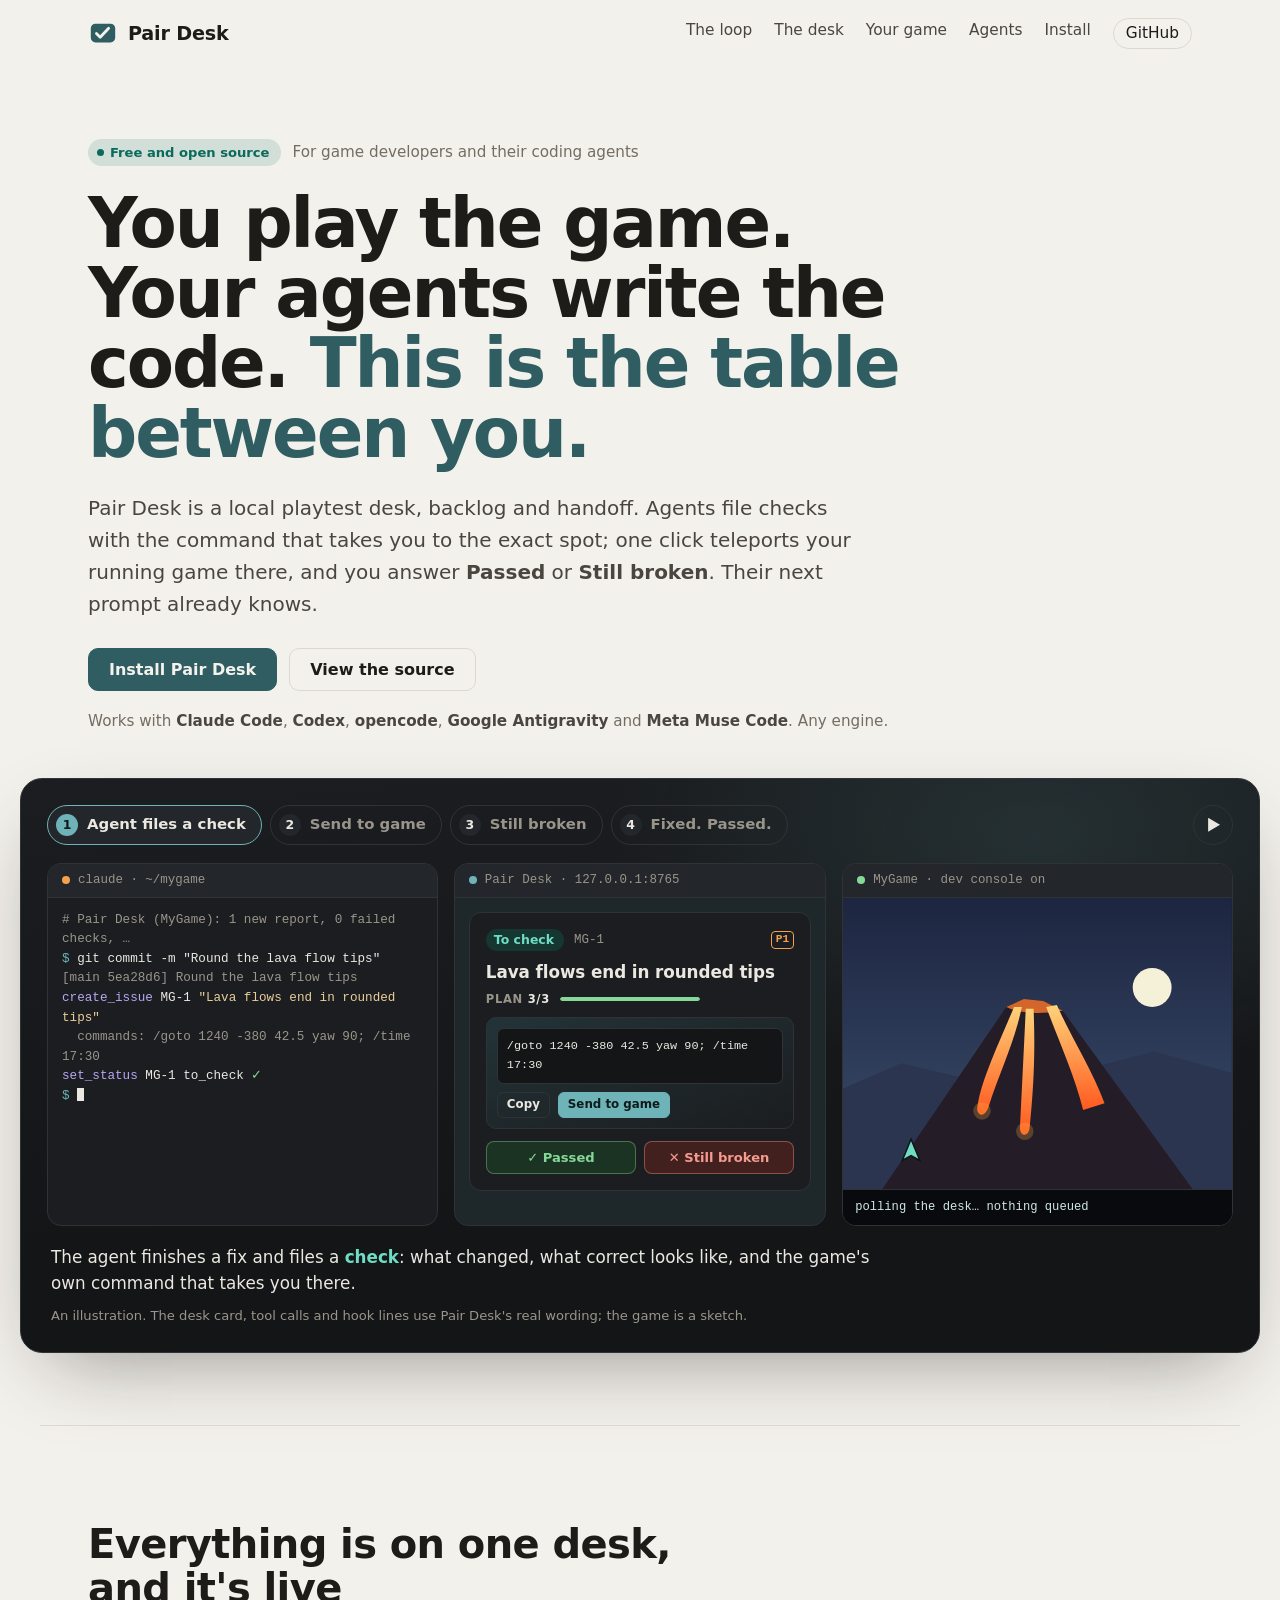
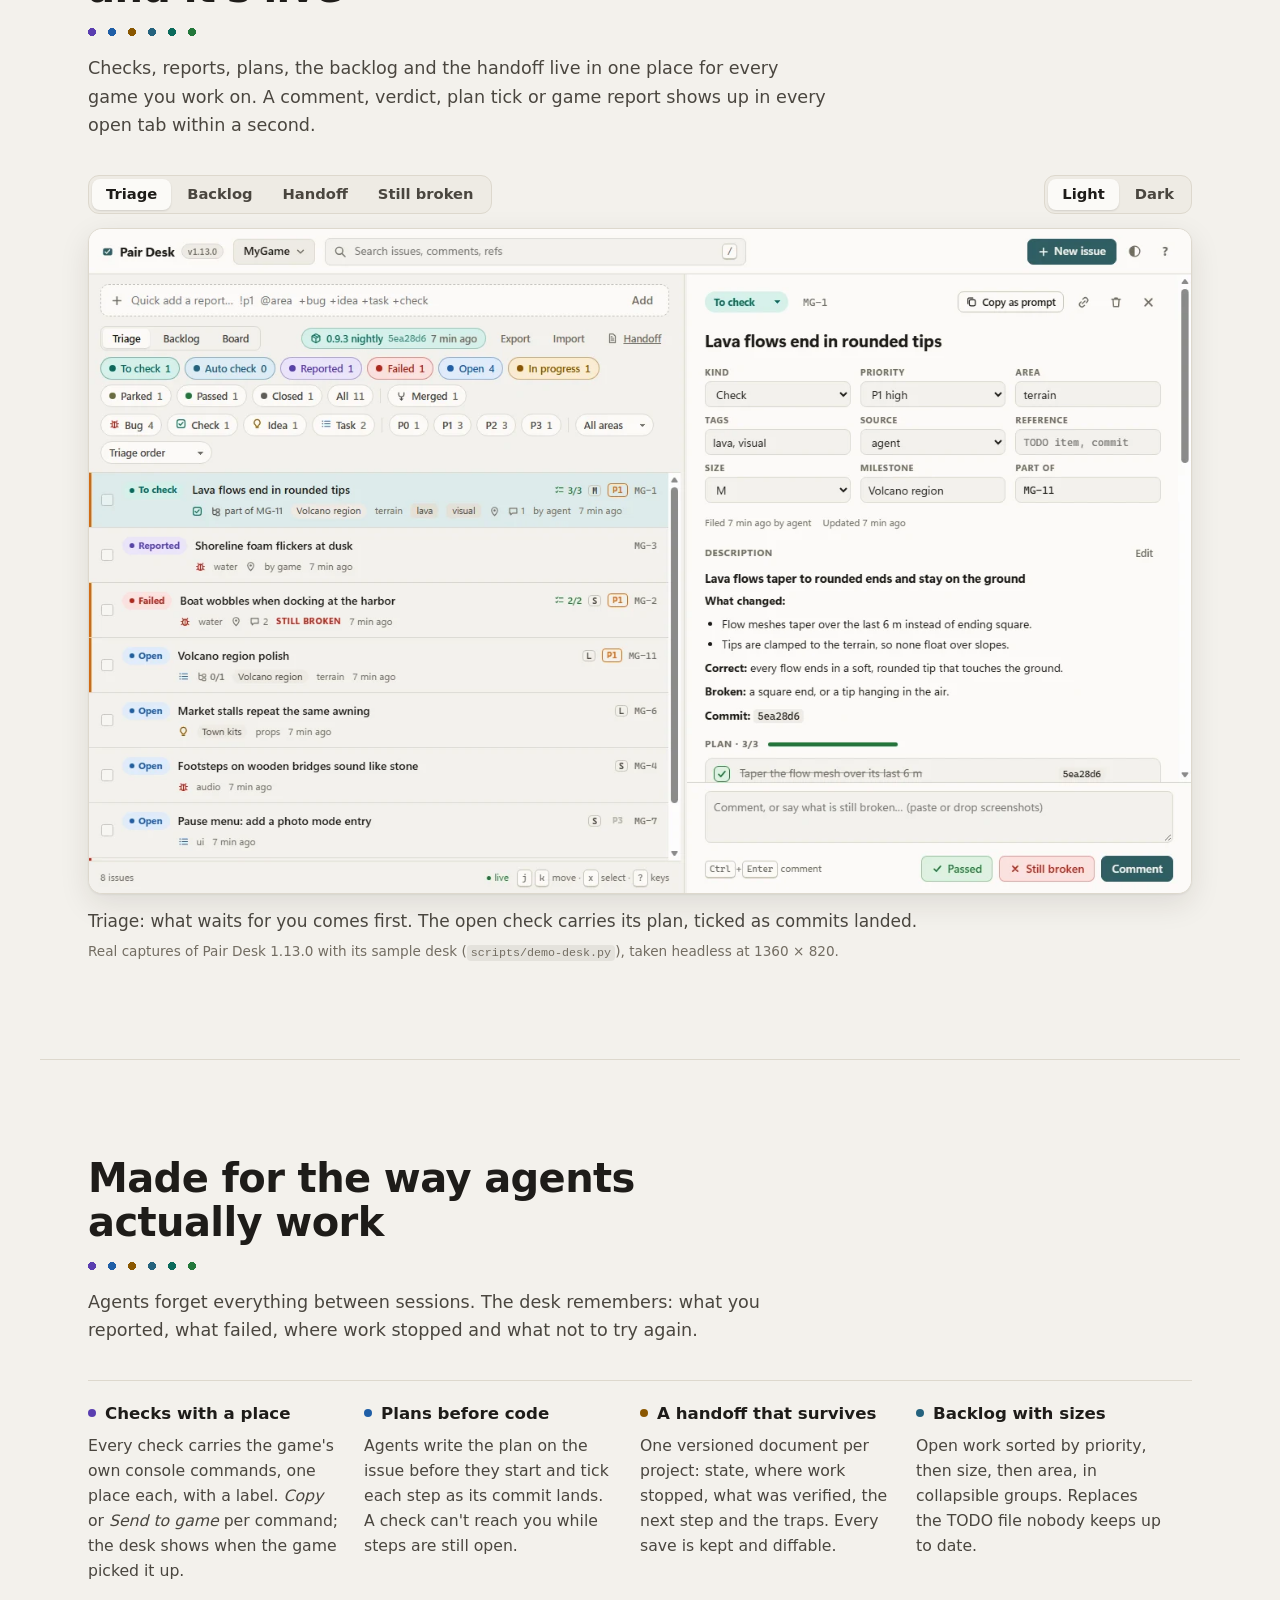
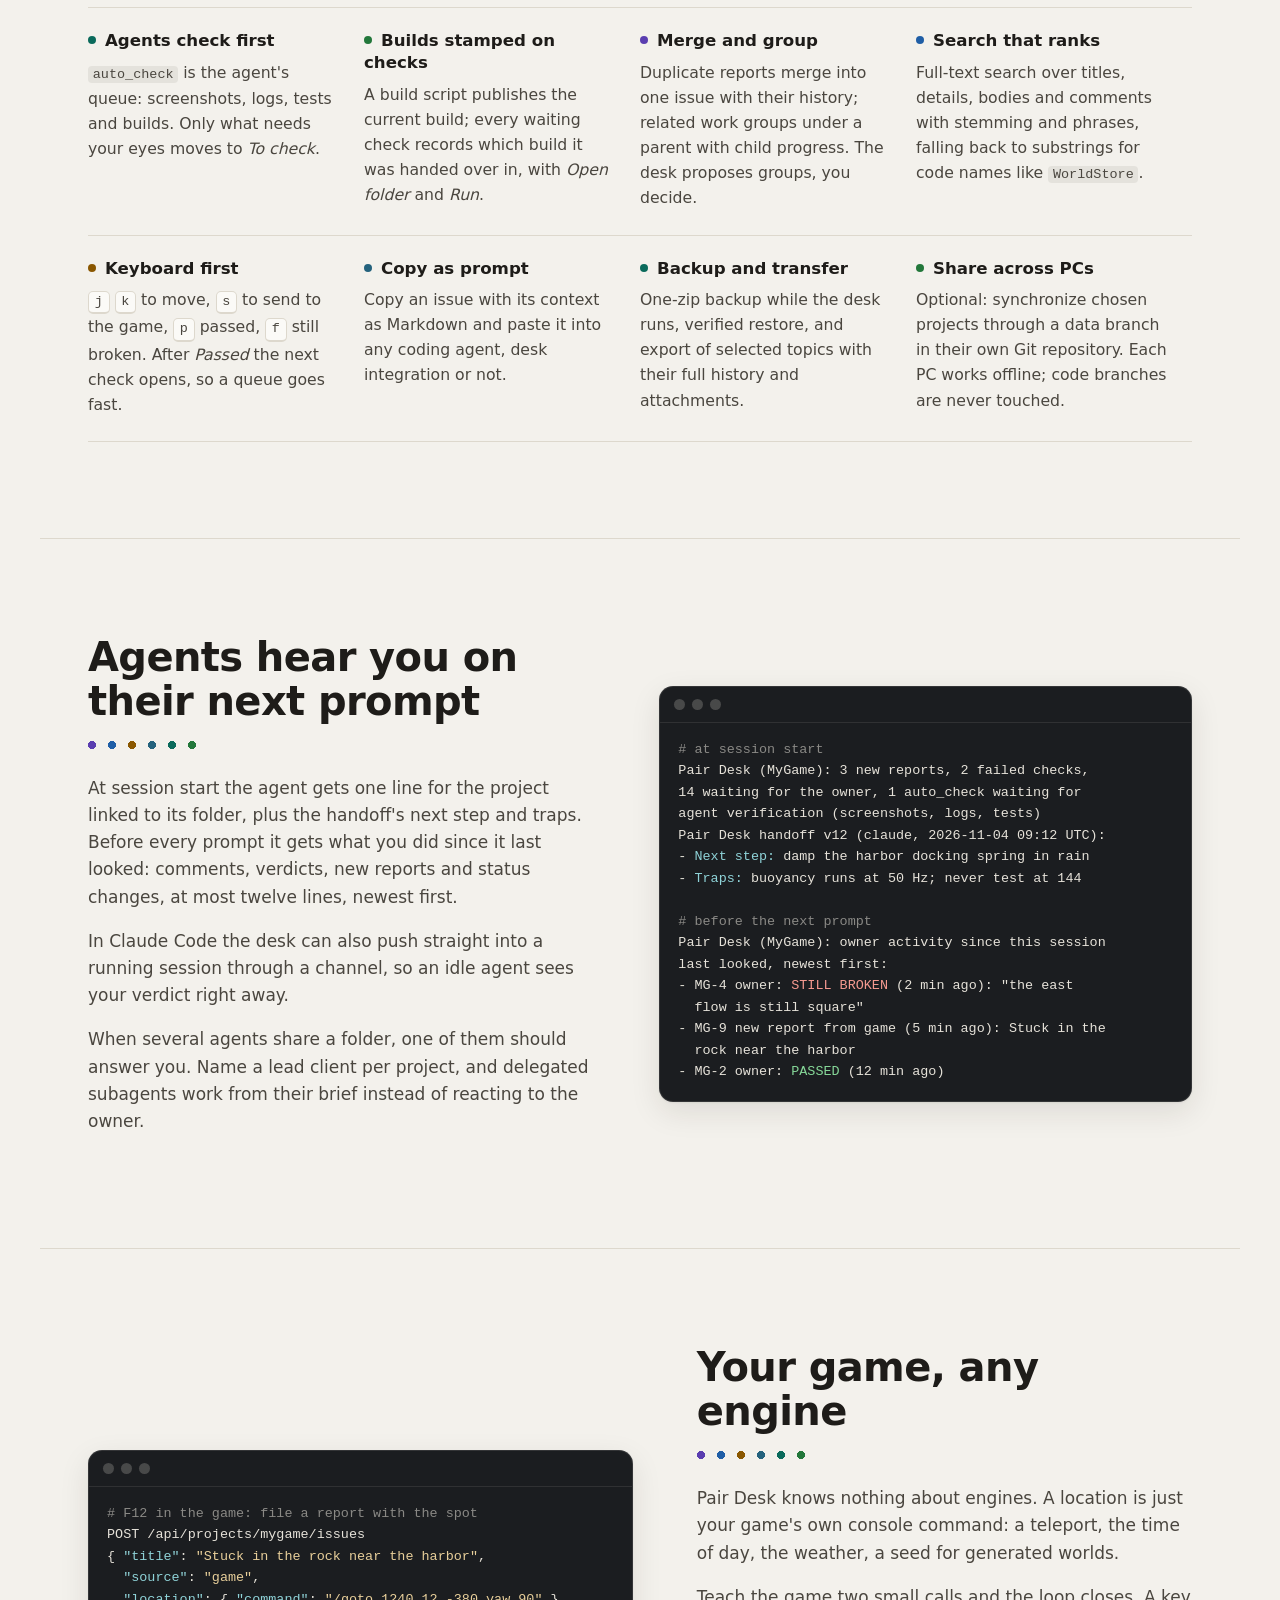
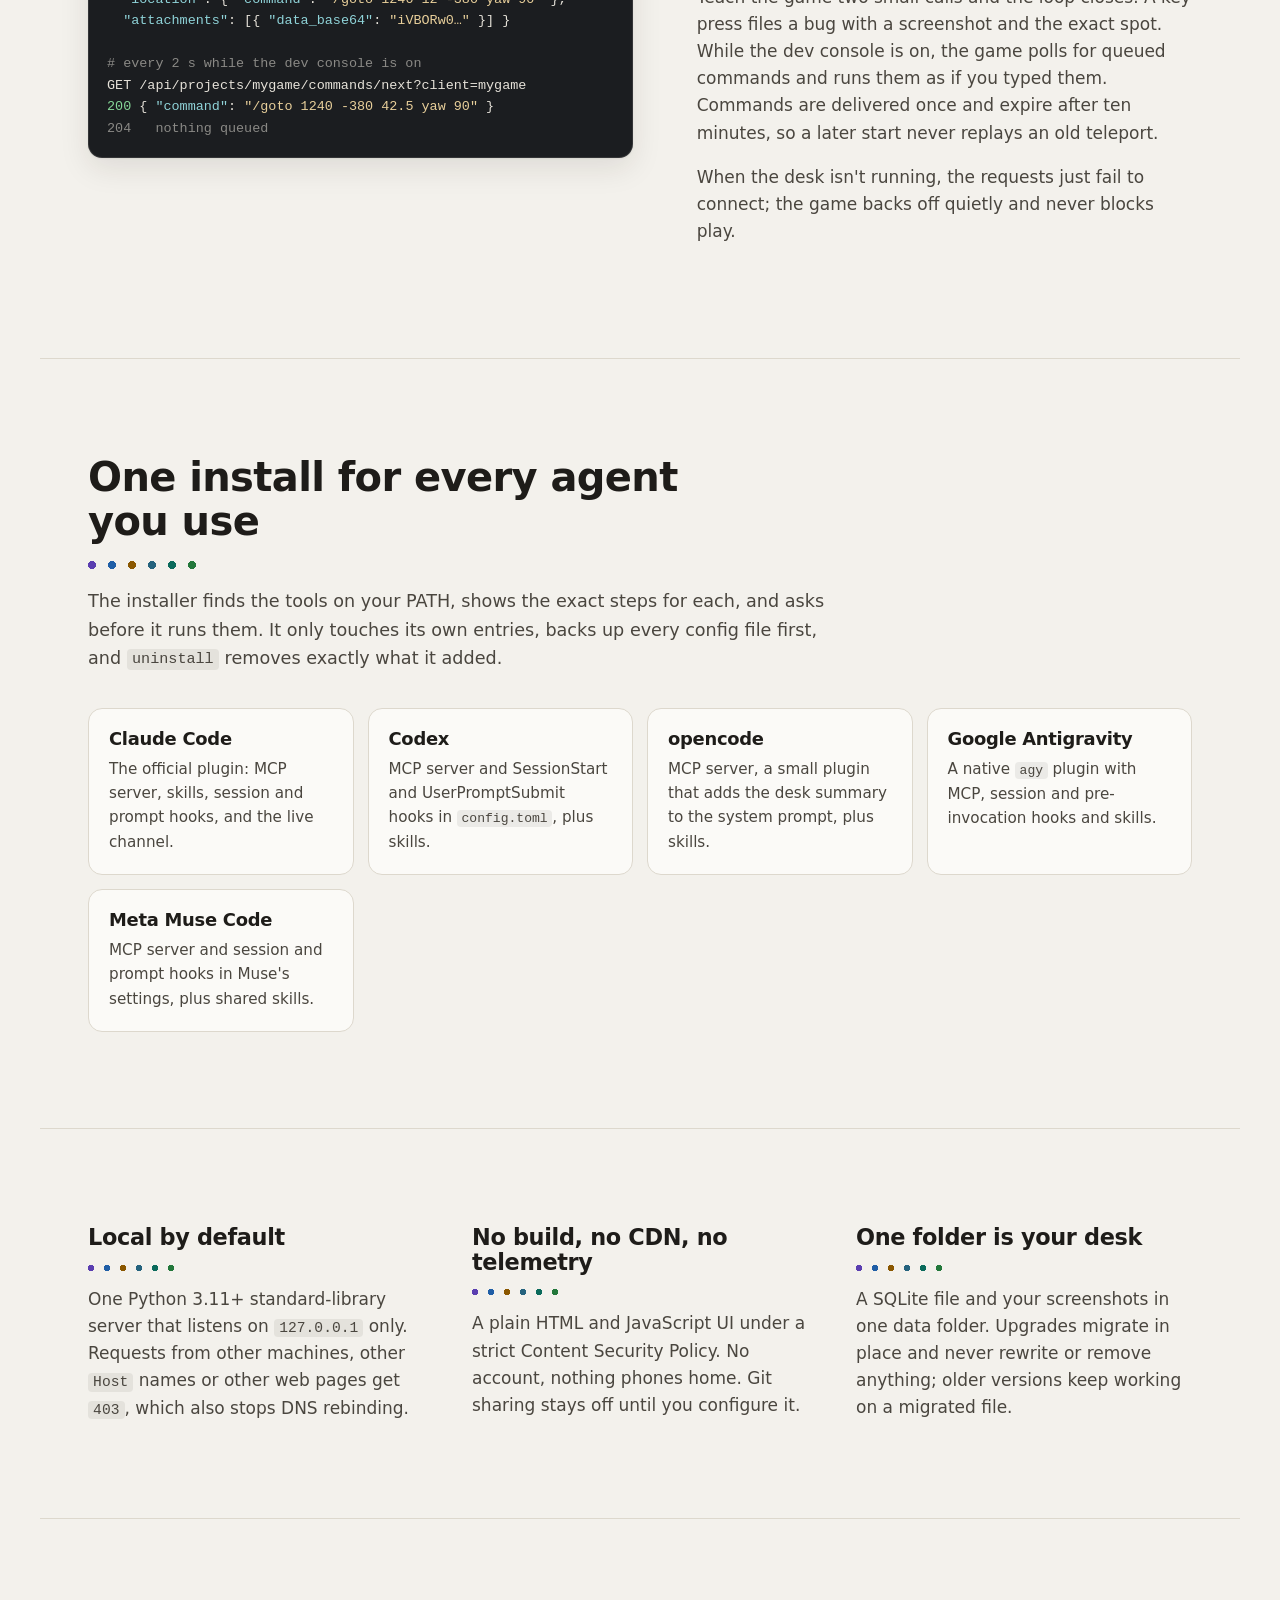
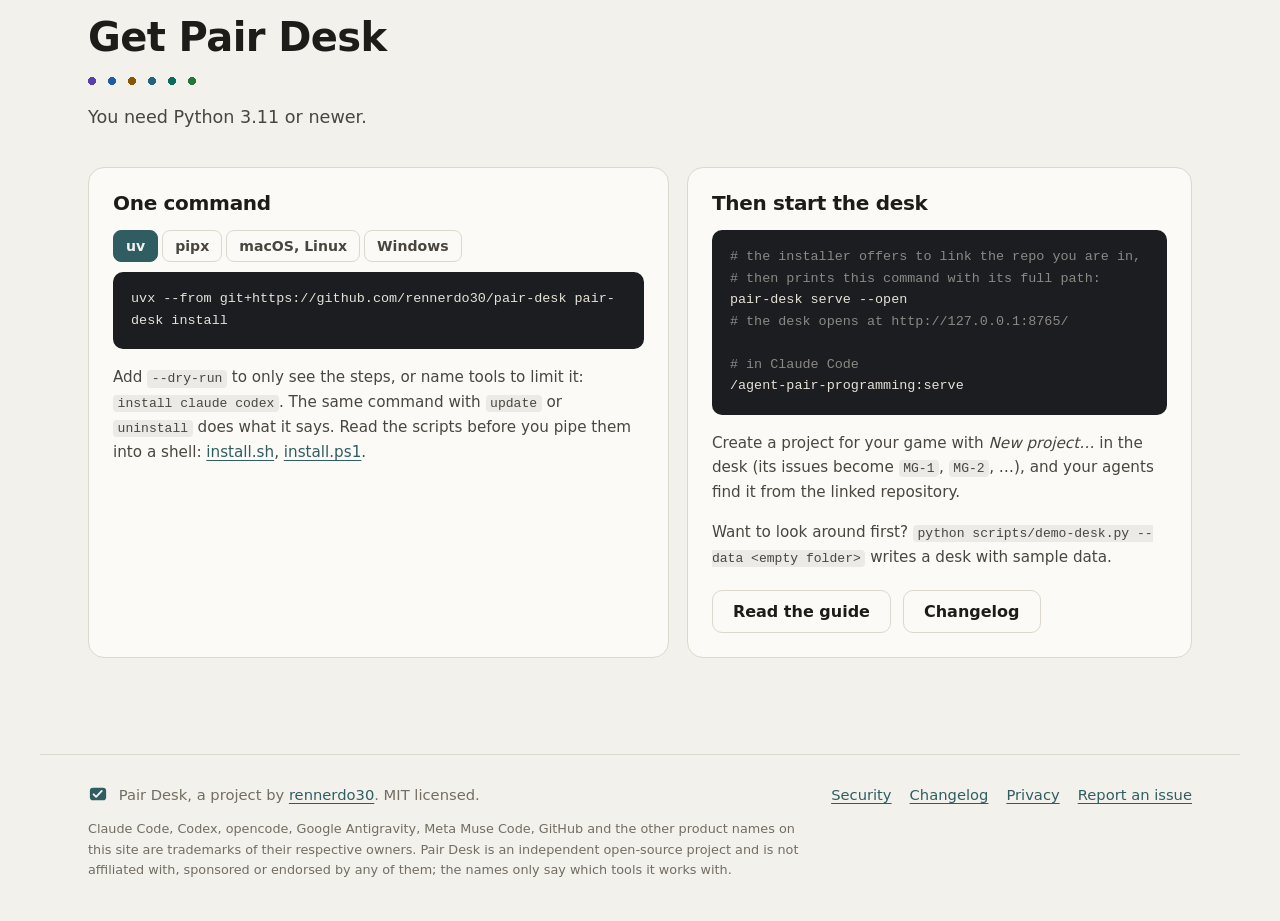
==== commit 2c6326b7: "Add a trademark and non-affiliation notice to the README and website (PD-23) The README and the site" ====
--- a/website/index.html
+++ b/website/index.html
@@ -341,7 +341,8 @@
           <h3>Then start the desk</h3>
 <pre><code><span class="c"># the installer offers to link the repo you are in,</span>
 <span class="c"># then prints this command with its full path:</span>
-pair-desk serve --open        <span class="c"># http://127.0.0.1:8765/</span>
+pair-desk serve --open
+<span class="c"># the desk opens at http://127.0.0.1:8765/</span>
 
 <span class="c"># in Claude Code</span>
 /agent-pair-programming:serve</code></pre>
@@ -356,6 +357,7 @@
   <footer class="foot">
     <p><img src="assets/pair-desk-icon.svg" width="20" height="20" alt=""> Pair Desk, a project by <a href="https://github.com/rennerdo30">rennerdo30</a>. MIT licensed.</p>
     <p><a href="https://github.com/rennerdo30/pair-desk/blob/main/SECURITY.md">Security</a> <a href="https://github.com/rennerdo30/pair-desk/blob/main/CHANGELOG.md">Changelog</a> <a href="privacy.html">Privacy</a> <a href="https://github.com/rennerdo30/pair-desk/issues">Report an issue</a></p>
+  <p class="legal">Claude Code, Codex, opencode, Google Antigravity, Meta Muse Code, GitHub and the other product names on this site are trademarks of their respective owners. Pair Desk is an independent open-source project and is not affiliated with, sponsored or endorsed by any of them; the names only say which tools it works with.</p>
   </footer>
 </body>
 </html>
--- a/website/style.css
+++ b/website/style.css
@@ -668,7 +668,9 @@
   color: var(--muted); font-size: .92rem;
 }
 .foot p { margin: 0; display: flex; flex-wrap: wrap; align-items: center; gap: 8px 18px; }
-.foot img { display: inline-block; }
+.foot img { display: inline-block; vertical-align: -4px; margin-right: 6px; }
+.foot p:first-child { display: block; }
+.foot .legal { flex-basis: 100%; display: block; font-size: .8rem; max-width: 90ch; }
 
 .doc { max-width: 760px; margin: 0 auto; padding: 32px var(--gutter) 64px; }
 .doc h1 { font-size: clamp(2rem, 4vw, 2.8rem); margin-bottom: 28px; }
